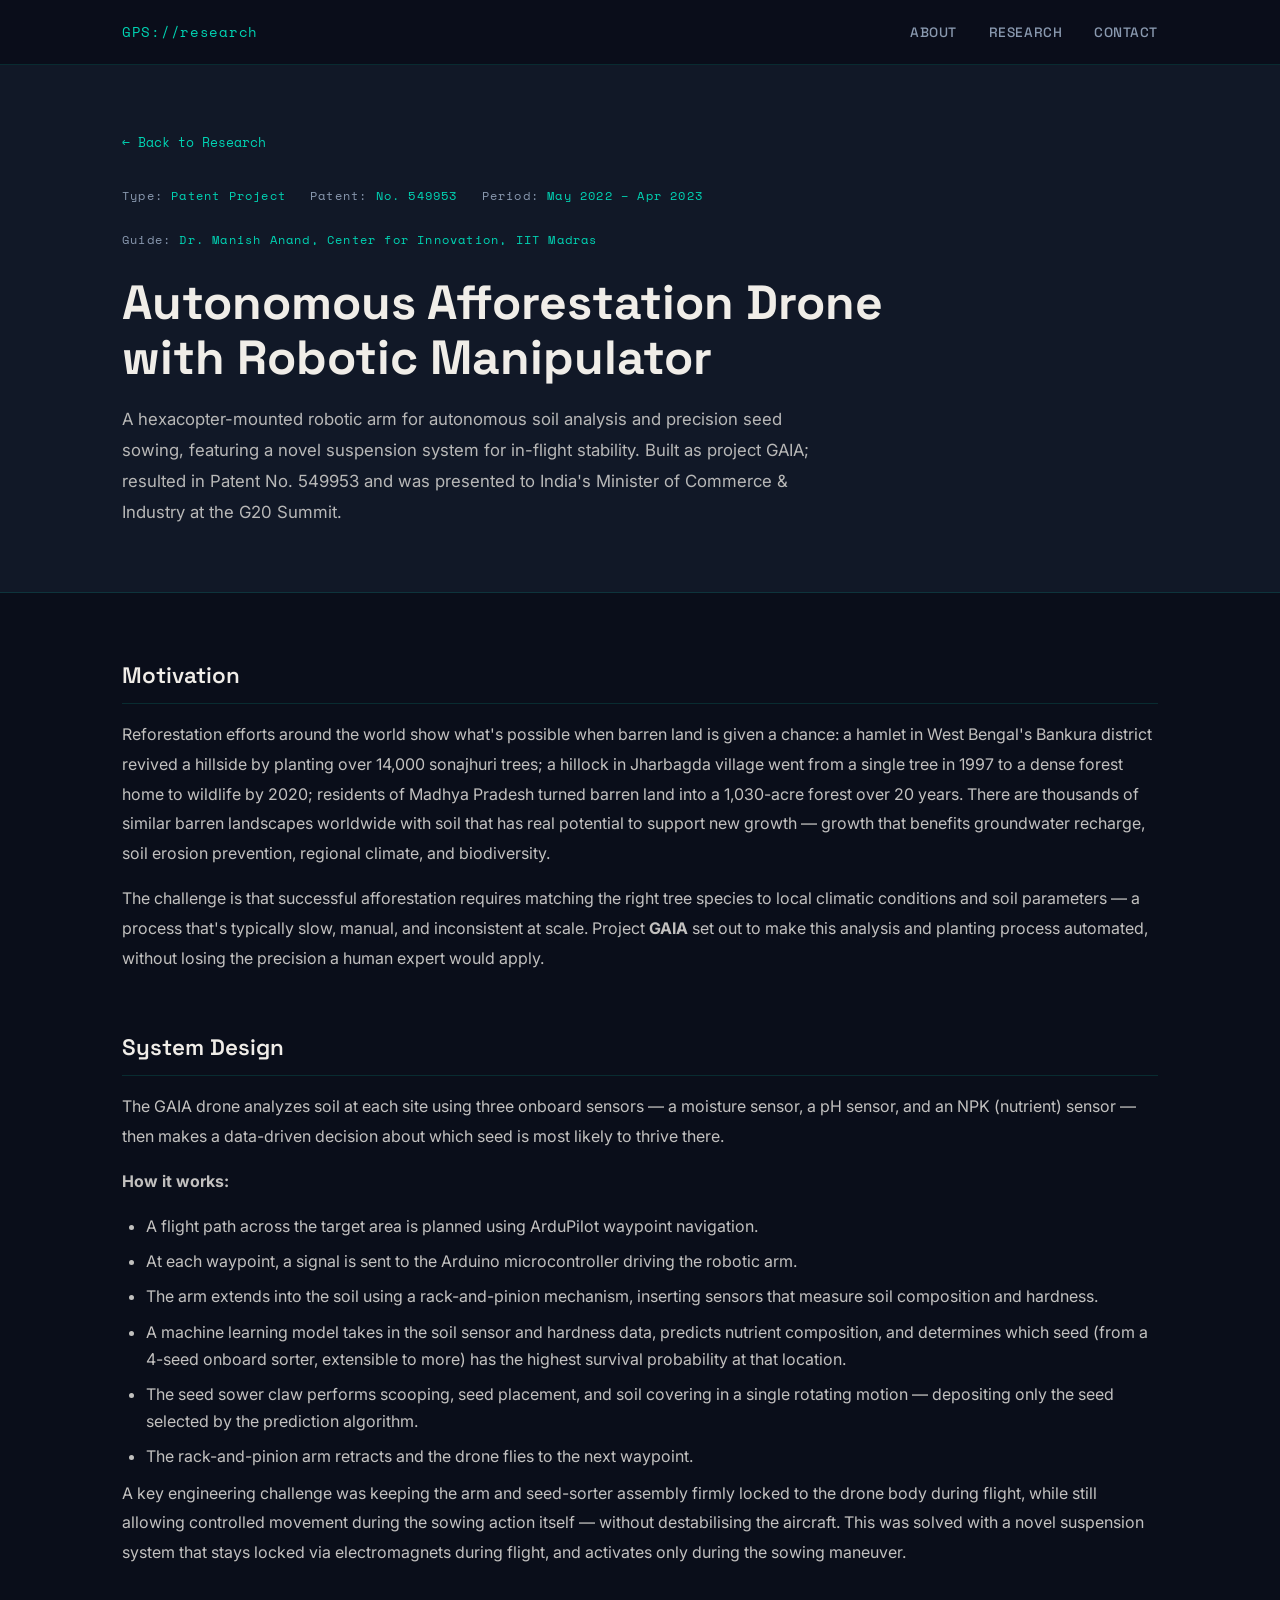
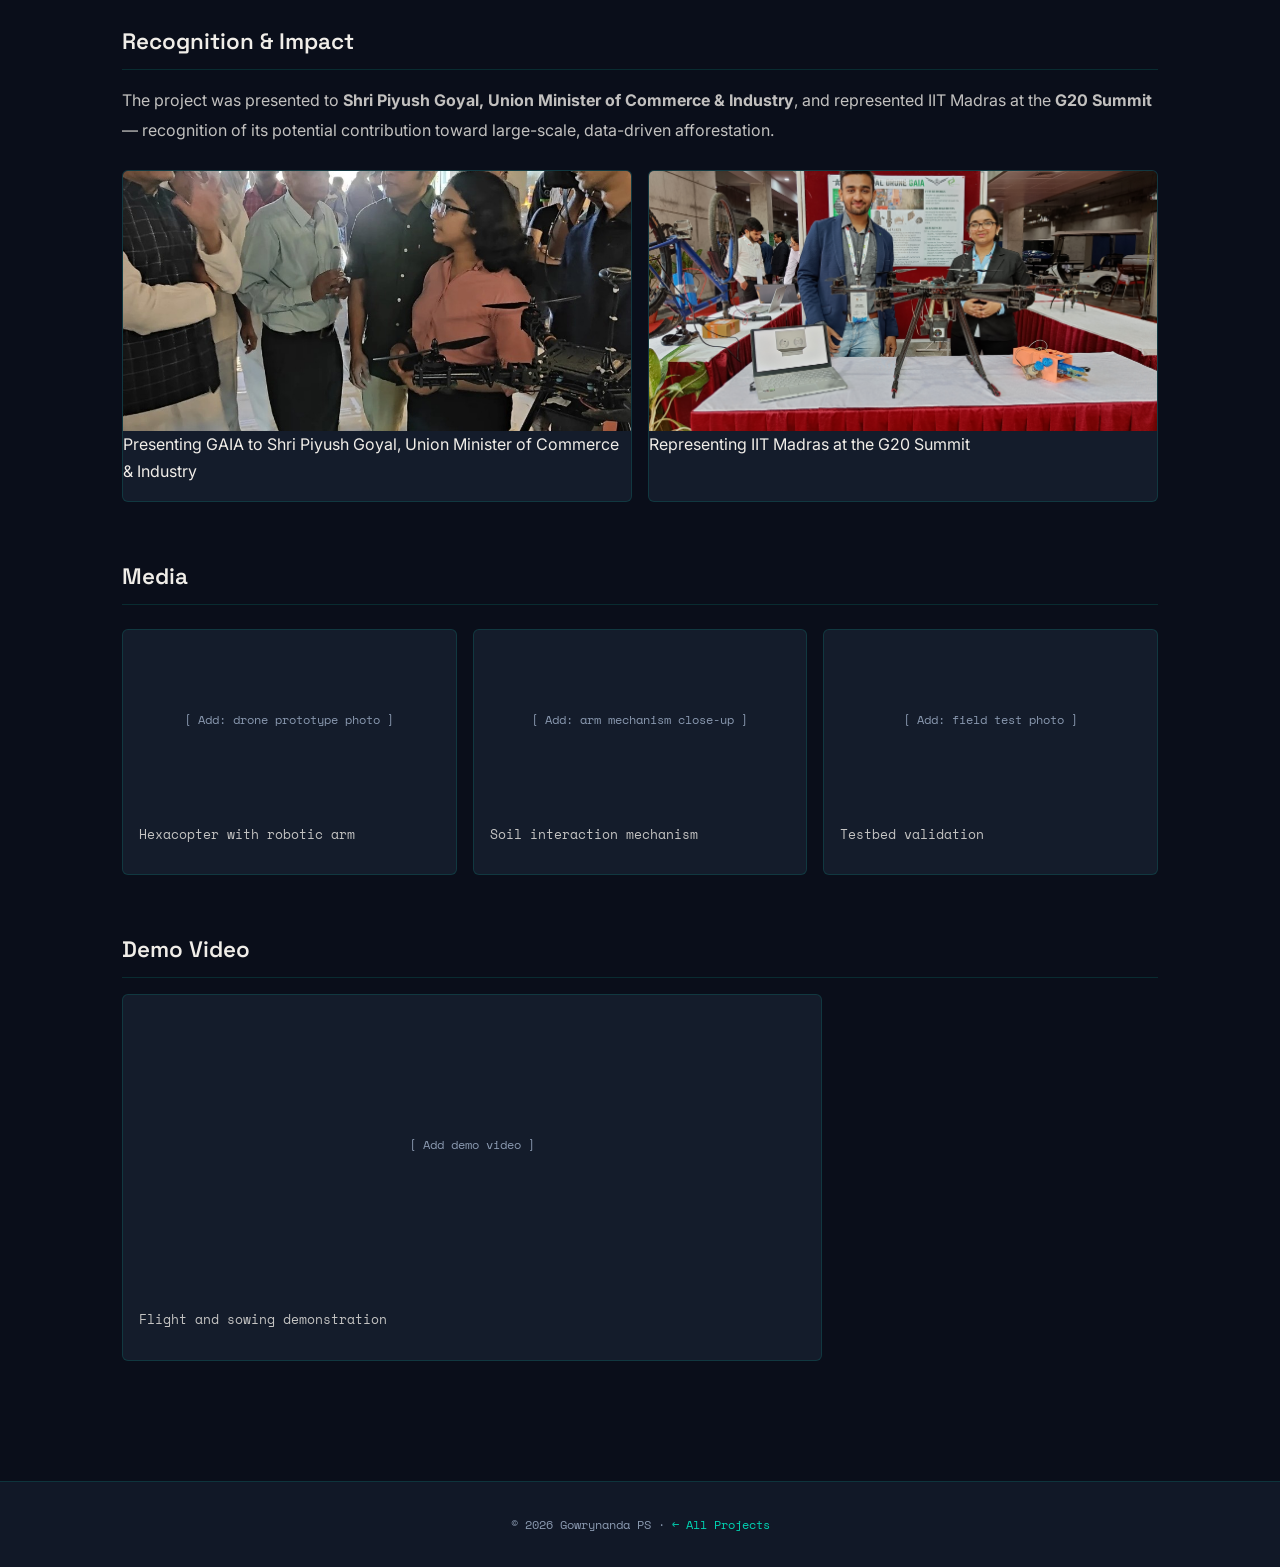
==== projects/afforestation-drone/index.html @ e31c3a1d "Update index.html" ====
<!DOCTYPE html>
<html lang="en">
<head>
  <meta charset="UTF-8" />
  <meta name="viewport" content="width=device-width, initial-scale=1.0" />
  <title>Afforestation Drone — Gowrynanda PS</title>
  <link rel="stylesheet" href="../../assets/css/style.css" />
</head>
<body>
<nav>
  <div class="nav-inner">
    <a href="../../" class="nav-logo">GPS://research</a>
    <ul class="nav-links">
      <li><a href="../../#about">About</a></li>
      <li><a href="../../#research">Research</a></li>
      <li><a href="../../#contact">Contact</a></li>
    </ul>
  </div>
</nav>
<div class="project-hero">
  <div class="container">
    <a href="../../#research" class="back-link">← Back to Research</a>
    <div class="project-meta">
      <span class="meta-item">Type: <span>Patent Project</span></span>
      <span class="meta-item">Patent: <span>No. 549953</span></span>
      <span class="meta-item">Period: <span>May 2022 – Apr 2023</span></span>
      <span class="meta-item">Guide: <span>Dr. Manish Anand, Center for Innovation, IIT Madras</span></span>
    </div>
    <h1 class="project-detail-title">Autonomous Afforestation Drone with Robotic Manipulator</h1>
    <p class="project-detail-intro">
      A hexacopter-mounted robotic arm for autonomous soil analysis and precision seed sowing,
      featuring a novel suspension system for in-flight stability. Built as project GAIA;
      resulted in Patent No. 549953 and was presented to India's Minister of Commerce &amp;
      Industry at the G20 Summit.
    </p>
  </div>
</div>
<div class="project-content">
  <div class="container">

    <div class="content-block">
      <h2>Motivation</h2>
      <p>
        Reforestation efforts around the world show what's possible when barren land is given a
        chance: a hamlet in West Bengal's Bankura district revived a hillside by planting over
        14,000 sonajhuri trees; a hillock in Jharbagda village went from a single tree in 1997 to
        a dense forest home to wildlife by 2020; residents of Madhya Pradesh turned barren land
        into a 1,030-acre forest over 20 years. There are thousands of similar barren landscapes
        worldwide with soil that has real potential to support new growth — growth that benefits
        groundwater recharge, soil erosion prevention, regional climate, and biodiversity.
      </p>
      <p>
        The challenge is that successful afforestation requires matching the right tree species to
        local climatic conditions and soil parameters — a process that's typically slow, manual,
        and inconsistent at scale. Project <strong>GAIA</strong> set out to make this analysis and
        planting process automated, without losing the precision a human expert would apply.
      </p>
    </div>

    <div class="content-block">
      <h2>System Design</h2>
      <p>
        The GAIA drone analyzes soil at each site using three onboard sensors — a moisture sensor,
        a pH sensor, and an NPK (nutrient) sensor — then makes a data-driven decision about which
        seed is most likely to thrive there.
      </p>
      <p><strong>How it works:</strong></p>
      <ul>
        <li>A flight path across the target area is planned using ArduPilot waypoint navigation.</li>
        <li>At each waypoint, a signal is sent to the Arduino microcontroller driving the robotic arm.</li>
        <li>The arm extends into the soil using a rack-and-pinion mechanism, inserting sensors that measure soil composition and hardness.</li>
        <li>A machine learning model takes in the soil sensor and hardness data, predicts nutrient composition, and determines which seed (from a 4-seed onboard sorter, extensible to more) has the highest survival probability at that location.</li>
        <li>The seed sower claw performs scooping, seed placement, and soil covering in a single rotating motion — depositing only the seed selected by the prediction algorithm.</li>
        <li>The rack-and-pinion arm retracts and the drone flies to the next waypoint.</li>
      </ul>
      <p>
        A key engineering challenge was keeping the arm and seed-sorter assembly firmly locked to
        the drone body during flight, while still allowing controlled movement during the sowing
        action itself — without destabilising the aircraft. This was solved with a novel suspension
        system that stays locked via electromagnets during flight, and activates only during the
        sowing maneuver.
      </p>
    </div>

    <div class="content-block">
      <h2>Recognition &amp; Impact</h2>
      <p>
        The project was presented to <strong>Shri Piyush Goyal, Union Minister of Commerce &amp;
        Industry</strong>, and represented IIT Madras at the <strong>G20 Summit</strong> —
        recognition of its potential contribution toward large-scale, data-driven afforestation.
      </p>
      <div class="media-grid">
        <div class="media-item">
          <img src="../../assets/images/Presentation GAIA minister.jpg" alt="Presenting GAIA to Piyush Goyal" loading="lazy" style="height: 260px; width: 100%; object-fit: cover; />
          <p class="media-caption">Presenting GAIA to Shri Piyush Goyal, Union Minister of Commerce &amp; Industry</p>
        </div>
        <div class="media-item">
          <img src="../../assets/images/G20 Summit.jpg" alt="GAIA at the G20 Summit" loading="lazy" style="height: 260px; width: 100%; object-fit: cover; />
          <p class="media-caption">Representing IIT Madras at the G20 Summit</p>
        </div>
      </div>
    </div>

    <div class="content-block">
      <h2>Media</h2>
      <div class="media-grid">
        <div class="media-item">
          <div class="media-placeholder">[ Add: drone prototype photo ]</div>
          <p class="media-caption">Hexacopter with robotic arm</p>
        </div>
        <div class="media-item">
          <div class="media-placeholder">[ Add: arm mechanism close-up ]</div>
          <p class="media-caption">Soil interaction mechanism</p>
        </div>
        <div class="media-item">
          <div class="media-placeholder">[ Add: field test photo ]</div>
          <p class="media-caption">Testbed validation</p>
        </div>
      </div>
    </div>

    <div class="content-block">
      <h2>Demo Video</h2>
      <div class="media-item" style="max-width:700px;">
        <div class="media-placeholder" style="height:300px;">[ Add demo video ]</div>
        <p class="media-caption">Flight and sowing demonstration</p>
      </div>
    </div>

  </div>
</div>
<footer>
  <p>© 2026 Gowrynanda PS · <a href="../../#research">← All Projects</a></p>
</footer>
</body>
</html>
---- assets/css/style.css ----
/* ============================================================
   GOWRYNANDA PS — Personal Academic Portfolio
   Design: Technical blueprint meets minimalist research aesthetic
   Palette: Deep navy + warm white + electric teal accent
   ============================================================ */

@import url('https://fonts.googleapis.com/css2?family=Space+Grotesk:wght@300;400;500;600;700&family=Space+Mono:wght@400;700&family=Inter:wght@300;400;500&display=swap');

/* ── Tokens ── */
:root {
  --navy:       #0a0e1a;
  --navy-mid:   #111827;
  --navy-light: #1e2a3a;
  --teal:       #00d4b4;
  --teal-dim:   #00a896;
  --warm-white: #f0ede8;
  --muted:      #8a99b0;
  --card-bg:    #141c2b;
  --border:     rgba(0, 212, 180, 0.15);

  --font-display: 'Space Grotesk', sans-serif;
  --font-mono:    'Space Mono', monospace;
  --font-body:    'Inter', sans-serif;
}

/* ── Reset ── */
*, *::before, *::after { box-sizing: border-box; margin: 0; padding: 0; }

html { scroll-behavior: smooth; }

body {
  background: var(--navy);
  color: var(--warm-white);
  font-family: var(--font-body);
  font-size: 16px;
  line-height: 1.7;
  -webkit-font-smoothing: antialiased;
}

a { color: var(--teal); text-decoration: none; transition: opacity 0.2s; }
a:hover { opacity: 0.8; }

img { max-width: 100%; display: block; }

/* ── Layout ── */
.container {
  max-width: 1100px;
  margin: 0 auto;
  padding: 0 2rem;
}

section { padding: 5rem 0; }

/* ── Nav ── */
nav {
  position: fixed;
  top: 0; left: 0; right: 0;
  z-index: 100;
  background: rgba(10, 14, 26, 0.92);
  backdrop-filter: blur(12px);
  border-bottom: 1px solid var(--border);
}

.nav-inner {
  max-width: 1100px;
  margin: 0 auto;
  padding: 0 2rem;
  height: 64px;
  display: flex;
  align-items: center;
  justify-content: space-between;
}

.nav-logo {
  font-family: var(--font-mono);
  font-size: 0.9rem;
  color: var(--teal);
  letter-spacing: 0.05em;
}

.nav-links {
  display: flex;
  gap: 2rem;
  list-style: none;
}

.nav-links a {
  font-family: var(--font-display);
  font-size: 0.85rem;
  font-weight: 500;
  color: var(--muted);
  letter-spacing: 0.04em;
  text-transform: uppercase;
  transition: color 0.2s;
}

.nav-links a:hover { color: var(--teal); opacity: 1; }

/* ── Hero ── */
#hero {
  min-height: 100vh;
  display: flex;
  align-items: center;
  padding-top: 64px;
  position: relative;
  overflow: hidden;
}

/* Blueprint grid background */
#hero::before {
  content: '';
  position: absolute;
  inset: 0;
  background-image:
    linear-gradient(rgba(0,212,180,0.04) 1px, transparent 1px),
    linear-gradient(90deg, rgba(0,212,180,0.04) 1px, transparent 1px);
  background-size: 40px 40px;
  pointer-events: none;
}

.hero-grid {
  display: grid;
  grid-template-columns: 1fr 340px;
  gap: 4rem;
  align-items: center;
  width: 100%;
}

.hero-eyebrow {
  font-family: var(--font-mono);
  font-size: 0.8rem;
  color: var(--teal);
  letter-spacing: 0.15em;
  text-transform: uppercase;
  margin-bottom: 1.2rem;
}

.hero-name {
  font-family: var(--font-display);
  font-size: clamp(2.8rem, 5vw, 4.2rem);
  font-weight: 700;
  line-height: 1.1;
  color: var(--warm-white);
  margin-bottom: 0.5rem;
}

.hero-name span {
  color: var(--teal);
}

.hero-title {
  font-family: var(--font-display);
  font-size: 1.15rem;
  font-weight: 400;
  color: var(--muted);
  margin-bottom: 1.8rem;
  line-height: 1.5;
}

.hero-bio {
  font-size: 1rem;
  color: rgba(240, 237, 232, 0.75);
  max-width: 540px;
  margin-bottom: 2.5rem;
  line-height: 1.8;
}

.hero-ctas {
  display: flex;
  gap: 1rem;
  flex-wrap: wrap;
}

.btn-primary {
  background: var(--teal);
  color: var(--navy);
  font-family: var(--font-display);
  font-weight: 600;
  font-size: 0.9rem;
  padding: 0.75rem 1.8rem;
  border-radius: 4px;
  transition: background 0.2s, transform 0.15s;
}
.btn-primary:hover { background: var(--teal-dim); opacity: 1; transform: translateY(-1px); }

.btn-outline {
  border: 1px solid var(--teal);
  color: var(--teal);
  font-family: var(--font-display);
  font-weight: 500;
  font-size: 0.9rem;
  padding: 0.75rem 1.8rem;
  border-radius: 4px;
  transition: background 0.2s, transform 0.15s;
}
.btn-outline:hover { background: rgba(0,212,180,0.08); opacity: 1; transform: translateY(-1px); }

/* Hero photo */
.hero-photo-wrap {
  position: relative;
}

.hero-photo-wrap::before {
  content: '';
  position: absolute;
  inset: -8px;
  border: 1px solid var(--teal);
  border-radius: 8px;
  opacity: 0.3;
  transform: translate(10px, 10px);
}

.hero-photo {
  width: 100%;
  aspect-ratio: 3/4;
  object-fit: cover;
  border-radius: 6px;
  filter: grayscale(20%);
}

/* Photo placeholder when no image uploaded yet */
.hero-photo-placeholder {
  width: 100%;
  aspect-ratio: 3/4;
  border-radius: 6px;
  background: var(--navy-light);
  border: 2px dashed var(--border);
  display: flex;
  flex-direction: column;
  align-items: center;
  justify-content: center;
  gap: 0.75rem;
  color: var(--muted);
  font-family: var(--font-mono);
  font-size: 0.8rem;
  text-align: center;
  padding: 2rem;
}

.hero-photo-placeholder svg {
  width: 48px; height: 48px;
  opacity: 0.4;
}

/* ── Section Headers ── */
.section-header {
  margin-bottom: 3.5rem;
}

.section-label {
  font-family: var(--font-mono);
  font-size: 0.75rem;
  color: var(--teal);
  letter-spacing: 0.2em;
  text-transform: uppercase;
  margin-bottom: 0.6rem;
}

.section-title {
  font-family: var(--font-display);
  font-size: clamp(1.8rem, 3vw, 2.4rem);
  font-weight: 700;
  color: var(--warm-white);
  line-height: 1.2;
}

.section-divider {
  width: 48px;
  height: 2px;
  background: var(--teal);
  margin-top: 1rem;
}

/* ── About / Stats ── */
#about { background: var(--navy-mid); }

.about-grid {
  display: grid;
  grid-template-columns: 1fr 1fr;
  gap: 4rem;
  align-items: start;
}

.about-text p {
  color: rgba(240,237,232,0.8);
  margin-bottom: 1.2rem;
  line-height: 1.85;
}

.stats-grid {
  display: grid;
  grid-template-columns: 1fr 1fr;
  gap: 1.5rem;
}

.stat-card {
  background: var(--card-bg);
  border: 1px solid var(--border);
  border-radius: 8px;
  padding: 1.5rem;
  text-align: center;
}

.stat-number {
  font-family: var(--font-display);
  font-size: 2rem;
  font-weight: 700;
  color: var(--teal);
  display: block;
}

.stat-label {
  font-size: 0.8rem;
  color: var(--muted);
  margin-top: 0.25rem;
  font-family: var(--font-mono);
  letter-spacing: 0.05em;
}

/* ── Skills ── */
#skills { background: var(--navy); }

.skills-grid {
  display: grid;
  grid-template-columns: repeat(auto-fit, minmax(280px, 1fr));
  gap: 1.5rem;
}

.skill-category {
  background: var(--card-bg);
  border: 1px solid var(--border);
  border-radius: 8px;
  padding: 1.8rem;
  transition: border-color 0.3s;
}

.skill-category:hover { border-color: rgba(0,212,180,0.4); }

.skill-category-title {
  font-family: var(--font-mono);
  font-size: 0.75rem;
  color: var(--teal);
  letter-spacing: 0.15em;
  text-transform: uppercase;
  margin-bottom: 1.2rem;
}

.skill-tags {
  display: flex;
  flex-wrap: wrap;
  gap: 0.5rem;
}

.skill-tag {
  background: rgba(0,212,180,0.08);
  border: 1px solid rgba(0,212,180,0.2);
  color: var(--warm-white);
  font-size: 0.82rem;
  padding: 0.3rem 0.8rem;
  border-radius: 3px;
  font-family: var(--font-display);
  font-weight: 500;
}

/* ── Education ── */
#education { background: var(--navy-mid); }

.edu-timeline { position: relative; }

.edu-timeline::before {
  content: '';
  position: absolute;
  left: 0;
  top: 0; bottom: 0;
  width: 1px;
  background: var(--border);
}

.edu-item {
  padding-left: 2.5rem;
  padding-bottom: 3rem;
  position: relative;
}

.edu-item::before {
  content: '';
  position: absolute;
  left: -4px;
  top: 6px;
  width: 9px; height: 9px;
  background: var(--teal);
  border-radius: 50%;
}

.edu-year {
  font-family: var(--font-mono);
  font-size: 0.78rem;
  color: var(--teal);
  letter-spacing: 0.1em;
  margin-bottom: 0.4rem;
}

.edu-school {
  font-family: var(--font-display);
  font-size: 1.1rem;
  font-weight: 600;
  color: var(--warm-white);
  margin-bottom: 0.25rem;
}

.edu-degree {
  font-size: 0.92rem;
  color: var(--muted);
  margin-bottom: 0.2rem;
}

.edu-grade {
  font-family: var(--font-mono);
  font-size: 0.82rem;
  color: var(--teal);
}

/* ── Research Projects ── */
#research { background: var(--navy); }

.projects-grid {
  display: grid;
  grid-template-columns: repeat(auto-fit, minmax(320px, 1fr));
  gap: 1.8rem;
}

.project-card {
  background: var(--card-bg);
  border: 1px solid var(--border);
  border-radius: 10px;
  overflow: hidden;
  transition: transform 0.25s, border-color 0.25s, box-shadow 0.25s;
  cursor: pointer;
  display: block;
  color: inherit;
}

.project-card:hover {
  transform: translateY(-6px);
  border-color: rgba(0,212,180,0.5);
  box-shadow: 0 16px 40px rgba(0,0,0,0.4);
  opacity: 1;
}

.project-img {
  width: 100%;
  height: 200px;
  object-fit: cover;
  background: var(--navy-light);
}

.project-img-placeholder {
  width: 100%;
  height: 200px;
  background: linear-gradient(135deg, var(--navy-light), var(--navy-mid));
  display: flex;
  align-items: center;
  justify-content: center;
  color: var(--muted);
  font-family: var(--font-mono);
  font-size: 0.75rem;
  letter-spacing: 0.1em;
  border-bottom: 1px solid var(--border);
}

.project-body { padding: 1.6rem; }

.project-tag {
  font-family: var(--font-mono);
  font-size: 0.7rem;
  color: var(--teal);
  letter-spacing: 0.12em;
  text-transform: uppercase;
  margin-bottom: 0.6rem;
}

.project-title {
  font-family: var(--font-display);
  font-size: 1.05rem;
  font-weight: 600;
  color: var(--warm-white);
  margin-bottom: 0.7rem;
  line-height: 1.4;
}

.project-desc {
  font-size: 0.88rem;
  color: var(--muted);
  line-height: 1.7;
  margin-bottom: 1.2rem;
}

.project-arrow {
  font-family: var(--font-mono);
  font-size: 0.8rem;
  color: var(--teal);
  display: flex;
  align-items: center;
  gap: 0.5rem;
}

/* ── Achievements ── */
#achievements { background: var(--navy-mid); }

.achievements-list {
  display: grid;
  grid-template-columns: repeat(auto-fit, minmax(300px, 1fr));
  gap: 1rem;
}

.achievement-item {
  display: flex;
  gap: 1rem;
  align-items: flex-start;
  padding: 1.2rem 1.5rem;
  background: var(--card-bg);
  border: 1px solid var(--border);
  border-radius: 6px;
}

.achievement-dot {
  width: 6px;
  height: 6px;
  background: var(--teal);
  border-radius: 50%;
  margin-top: 0.55rem;
  flex-shrink: 0;
}

.achievement-text {
  font-size: 0.9rem;
  color: rgba(240,237,232,0.8);
  line-height: 1.6;
}

/* ── Contact ── */
#contact { background: var(--navy); text-align: center; }

.contact-links {
  display: flex;
  justify-content: center;
  gap: 1.5rem;
  flex-wrap: wrap;
  margin-top: 2rem;
}

.contact-chip {
  display: flex;
  align-items: center;
  gap: 0.6rem;
  background: var(--card-bg);
  border: 1px solid var(--border);
  padding: 0.8rem 1.4rem;
  border-radius: 6px;
  font-family: var(--font-display);
  font-size: 0.9rem;
  color: var(--warm-white);
  transition: border-color 0.2s, transform 0.2s;
}

.contact-chip:hover { border-color: var(--teal); transform: translateY(-2px); opacity: 1; }

/* ── Footer ── */
footer {
  background: var(--navy-mid);
  border-top: 1px solid var(--border);
  padding: 2rem;
  text-align: center;
  font-family: var(--font-mono);
  font-size: 0.78rem;
  color: var(--muted);
}

/* ── Project Detail Page ── */
.project-hero {
  padding: 8rem 0 4rem;
  background: var(--navy-mid);
  border-bottom: 1px solid var(--border);
}

.back-link {
  font-family: var(--font-mono);
  font-size: 0.8rem;
  color: var(--teal);
  display: inline-flex;
  align-items: center;
  gap: 0.4rem;
  margin-bottom: 2rem;
}

.project-meta {
  display: flex;
  gap: 1.5rem;
  flex-wrap: wrap;
  margin-bottom: 1.5rem;
}

.meta-item {
  font-family: var(--font-mono);
  font-size: 0.75rem;
  color: var(--muted);
  letter-spacing: 0.1em;
}

.meta-item span {
  color: var(--teal);
}

.project-detail-title {
  font-family: var(--font-display);
  font-size: clamp(2rem, 4vw, 3rem);
  font-weight: 700;
  color: var(--warm-white);
  line-height: 1.15;
  margin-bottom: 1.2rem;
  max-width: 800px;
}

.project-detail-intro {
  font-size: 1.05rem;
  color: rgba(240,237,232,0.75);
  max-width: 700px;
  line-height: 1.85;
}

.project-content { padding: 4rem 0; }

.content-block { margin-bottom: 3.5rem; }

.content-block h2 {
  font-family: var(--font-display);
  font-size: 1.4rem;
  font-weight: 600;
  color: var(--warm-white);
  margin-bottom: 1rem;
  padding-bottom: 0.5rem;
  border-bottom: 1px solid var(--border);
}

.content-block p {
  color: rgba(240,237,232,0.8);
  margin-bottom: 1rem;
  line-height: 1.85;
}

.content-block ul {
  padding-left: 1.5rem;
  color: rgba(240,237,232,0.8);
}
.content-block ul li {
  margin-bottom: 0.5rem;
  line-height: 1.7;
}

/* Media gallery */
.media-grid {
  display: grid;
  grid-template-columns: repeat(auto-fit, minmax(280px, 1fr));
  gap: 1rem;
  margin-top: 1.5rem;
}

.media-item {
  border-radius: 6px;
  overflow: hidden;
  border: 1px solid var(--border);
  background: var(--card-bg);
}

.media-item img {
  width: 100%;
  object-fit: cover;
}

.media-placeholder {
  height: 180px;
  display: flex;
  align-items: center;
  justify-content: center;
  color: var(--muted);
  font-family: var(--font-mono);
  font-size: 0.75rem;
}

.media-caption {
  padding: 0.75rem 1rem;
  font-size: 0.82rem;
  color: var(--muted);
  font-family: var(--font-mono);
}

/* Video embed */
.video-wrap {
  position: relative;
  padding-bottom: 56.25%;
  border-radius: 8px;
  overflow: hidden;
  border: 1px solid var(--border);
  background: var(--card-bg);
  margin-top: 1.5rem;
}
.video-wrap iframe {
  position: absolute;
  inset: 0;
  width: 100%; height: 100%;
}

/* ── Hamburger (mobile) ── */
.hamburger {
  display: none;
  flex-direction: column;
  gap: 5px;
  cursor: pointer;
  padding: 0.5rem;
}
.hamburger span {
  display: block;
  width: 22px; height: 2px;
  background: var(--warm-white);
  transition: 0.3s;
}

/* ── Responsive ── */
@media (max-width: 768px) {
  .hero-grid { grid-template-columns: 1fr; }
  .hero-photo-wrap { display: none; }
  .about-grid { grid-template-columns: 1fr; }
  .hamburger { display: flex; }
  .nav-links {
    display: none;
    position: absolute;
    top: 64px; left: 0; right: 0;
    background: var(--navy-mid);
    flex-direction: column;
    padding: 1.5rem 2rem;
    border-bottom: 1px solid var(--border);
    gap: 1.5rem;
  }
  .nav-links.open { display: flex; }
  .stats-grid { grid-template-columns: 1fr 1fr; }
}
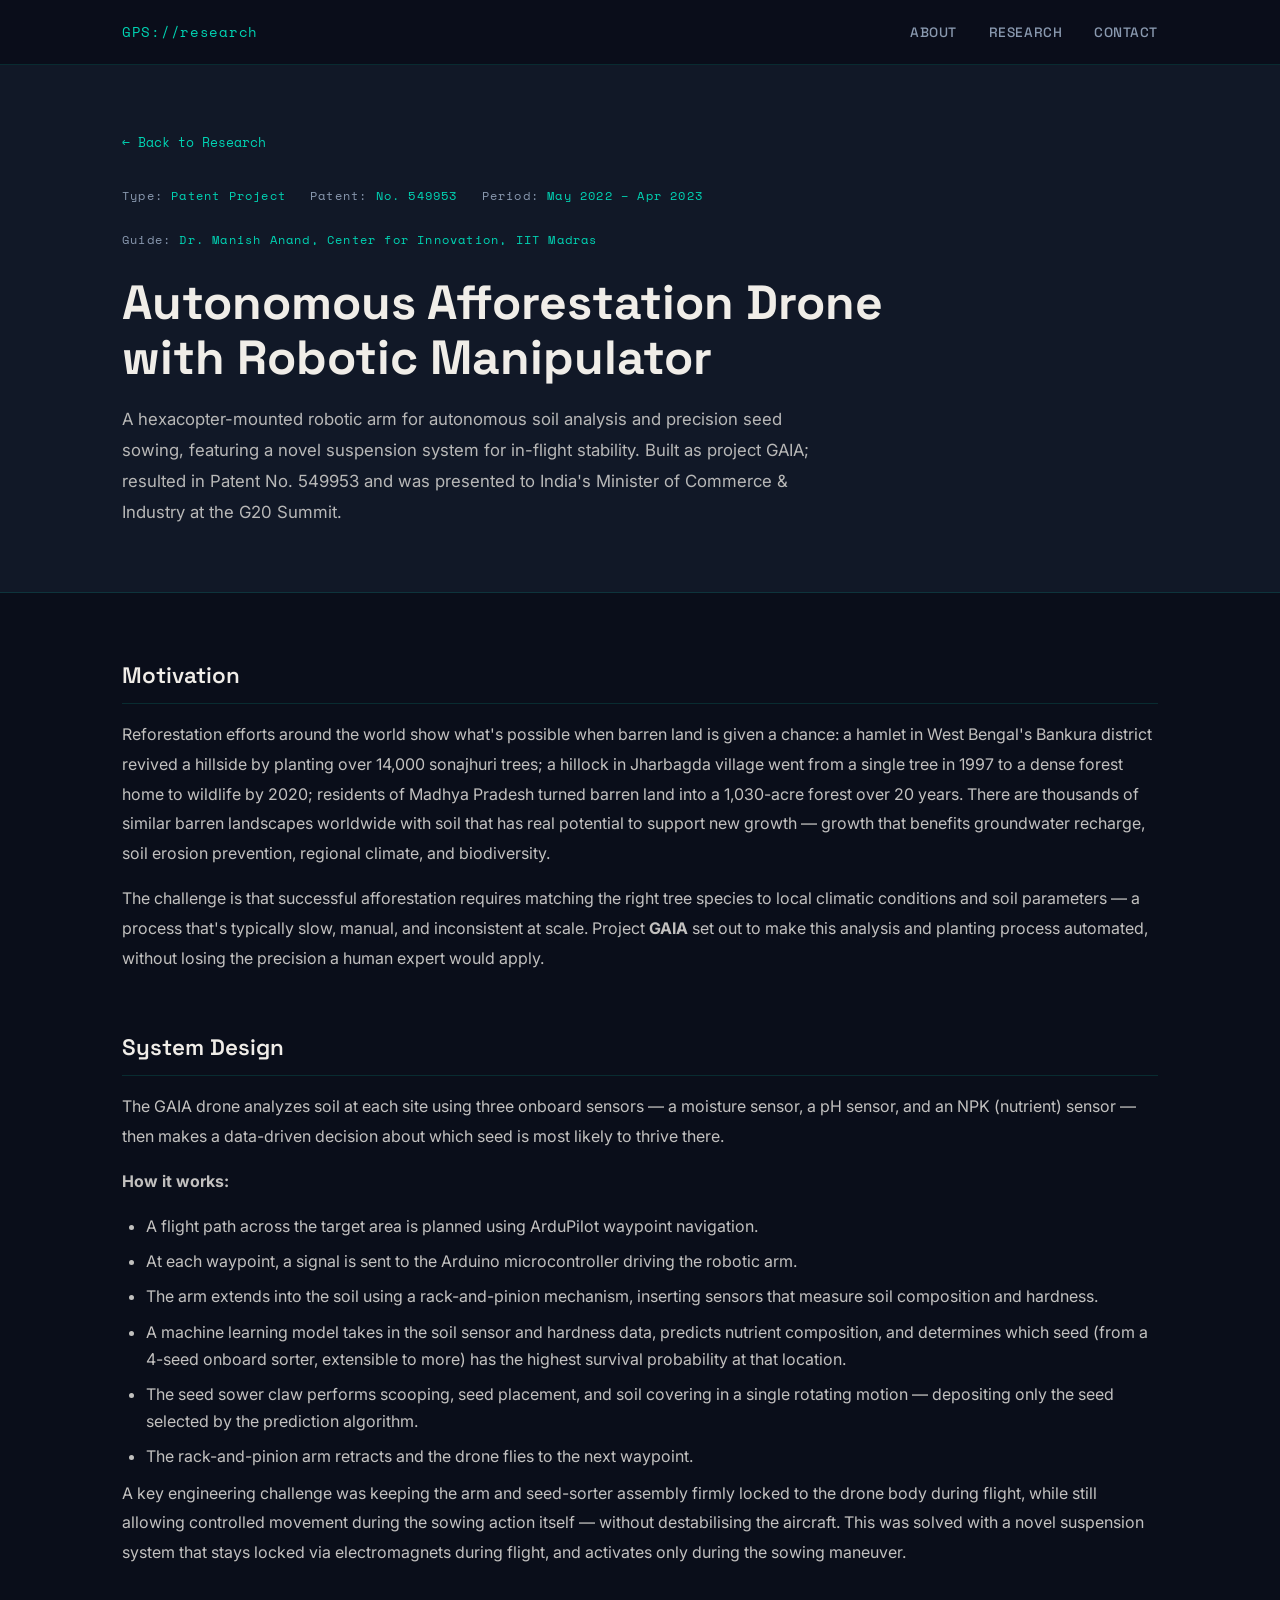
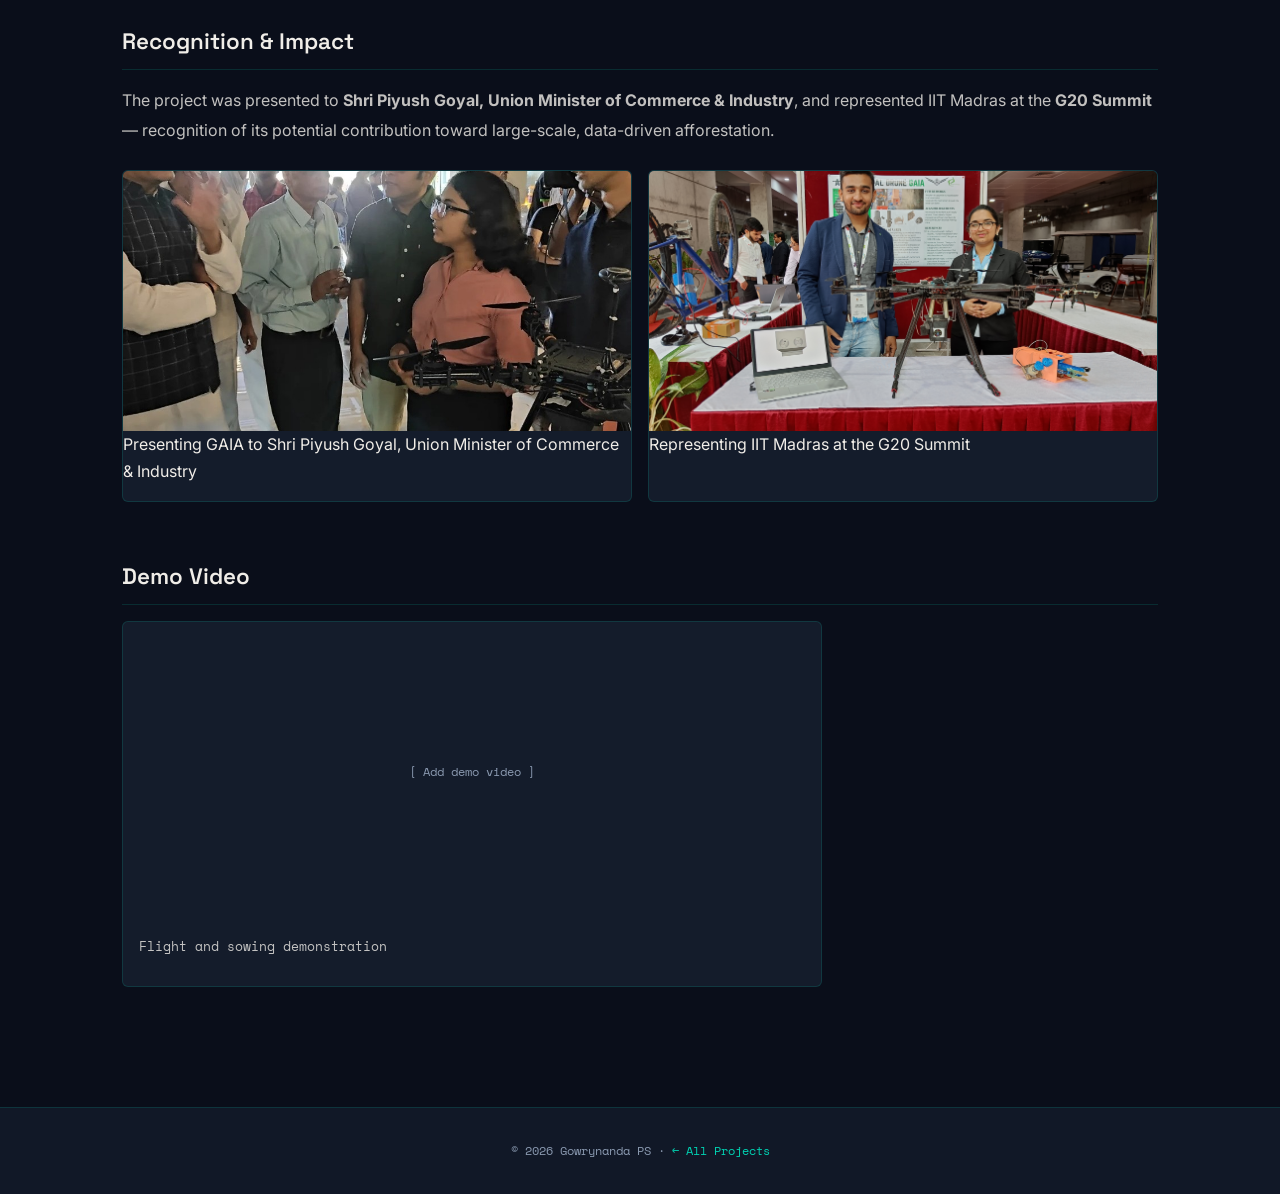
==== commit c9566e1b: "Update index.html" ====
--- a/projects/afforestation-drone/index.html
+++ b/projects/afforestation-drone/index.html
@@ -101,24 +101,7 @@
       </div>
     </div>
 
-    <div class="content-block">
-      <h2>Media</h2>
-      <div class="media-grid">
-        <div class="media-item">
-          <div class="media-placeholder">[ Add: drone prototype photo ]</div>
-          <p class="media-caption">Hexacopter with robotic arm</p>
-        </div>
-        <div class="media-item">
-          <div class="media-placeholder">[ Add: arm mechanism close-up ]</div>
-          <p class="media-caption">Soil interaction mechanism</p>
-        </div>
-        <div class="media-item">
-          <div class="media-placeholder">[ Add: field test photo ]</div>
-          <p class="media-caption">Testbed validation</p>
-        </div>
-      </div>
-    </div>
-
+  
     <div class="content-block">
       <h2>Demo Video</h2>
       <div class="media-item" style="max-width:700px;">
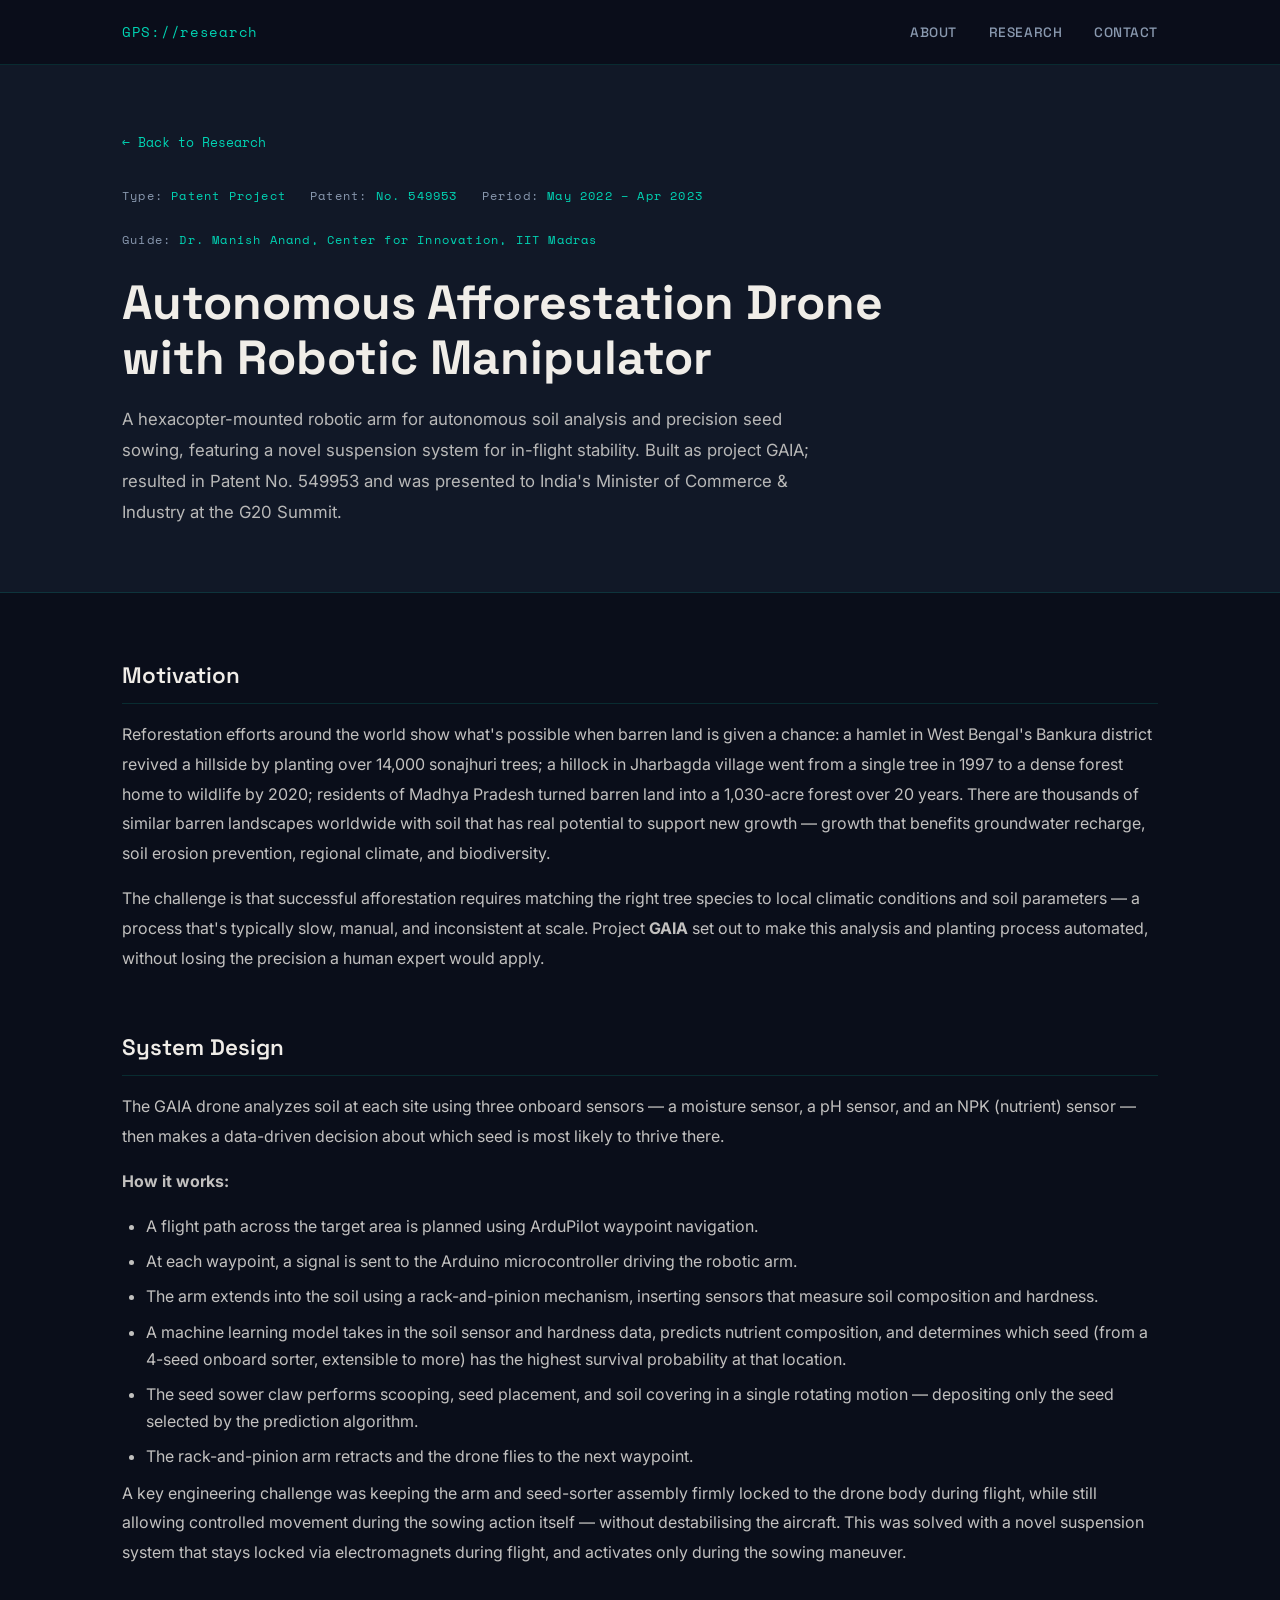
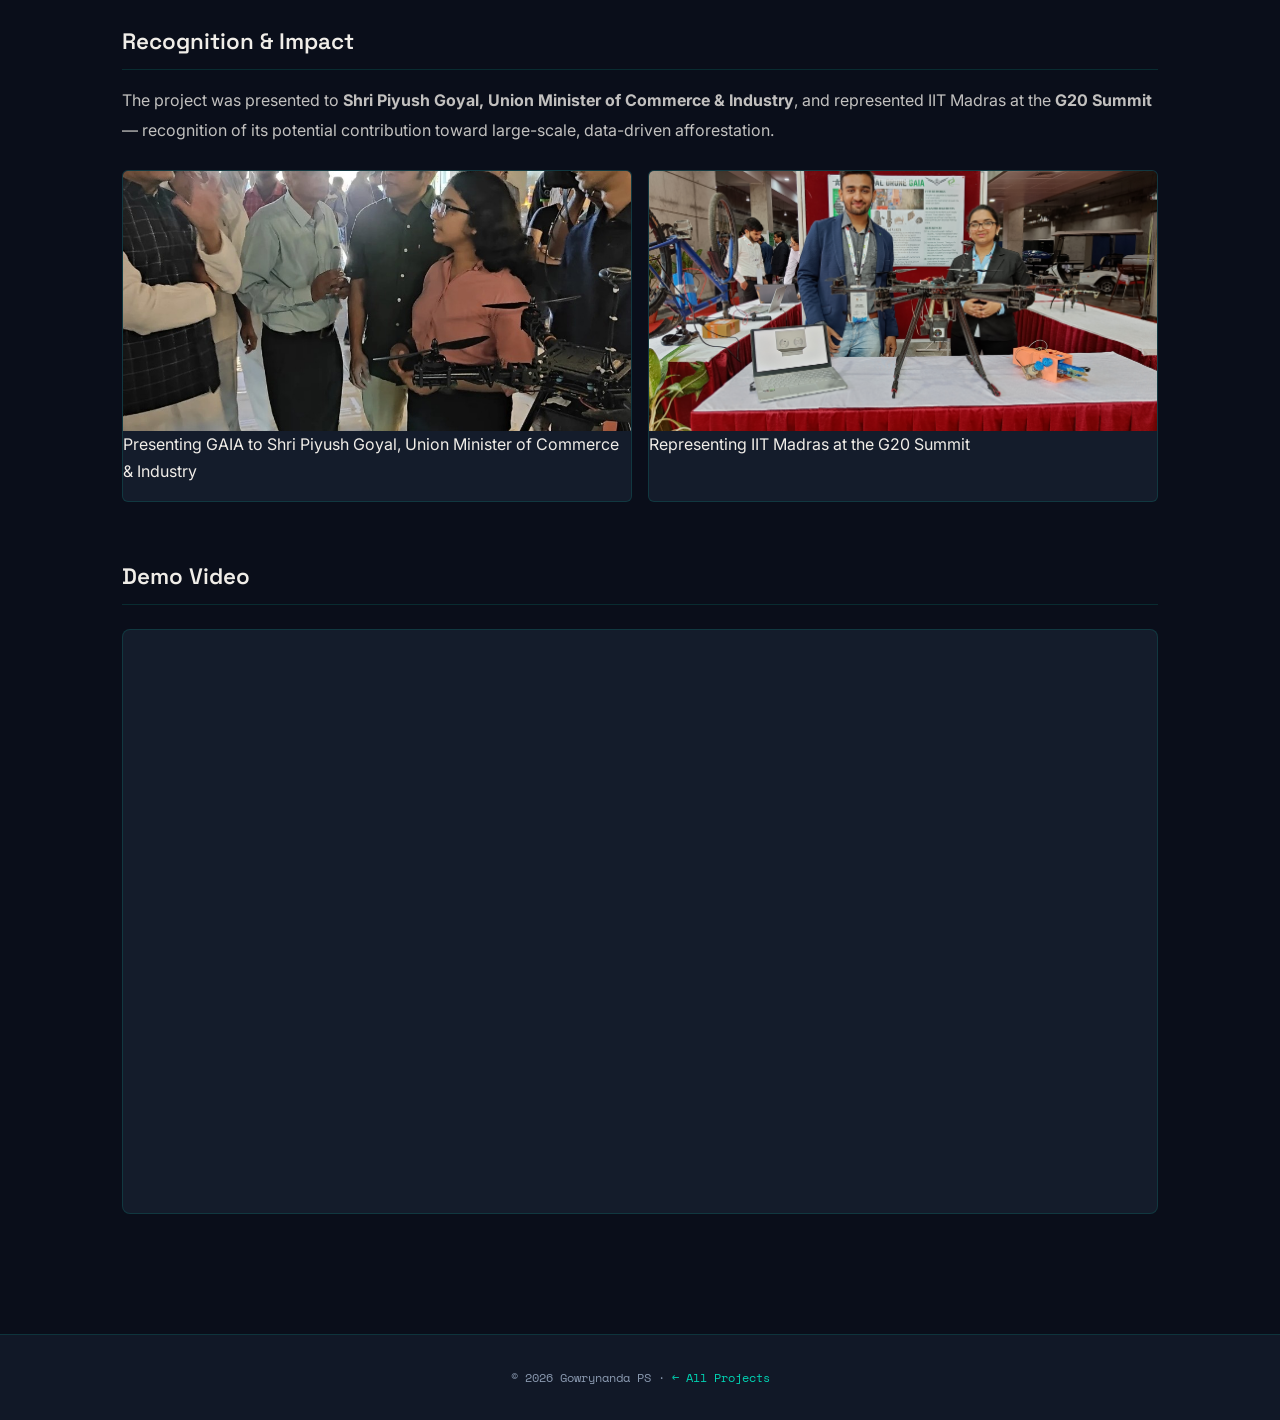
==== commit 599ffe21: "Update index.html Added video" ====
--- a/projects/afforestation-drone/index.html
+++ b/projects/afforestation-drone/index.html
@@ -100,13 +100,10 @@
         </div>
       </div>
     </div>
-
-  
     <div class="content-block">
       <h2>Demo Video</h2>
-      <div class="media-item" style="max-width:700px;">
-        <div class="media-placeholder" style="height:300px;">[ Add demo video ]</div>
-        <p class="media-caption">Flight and sowing demonstration</p>
+      <div class="video-wrap">
+        <iframe src="https://www.youtube.com/embed/fe-jZarEel4" frameborder="0" allowfullscreen></iframe>
       </div>
     </div>
 
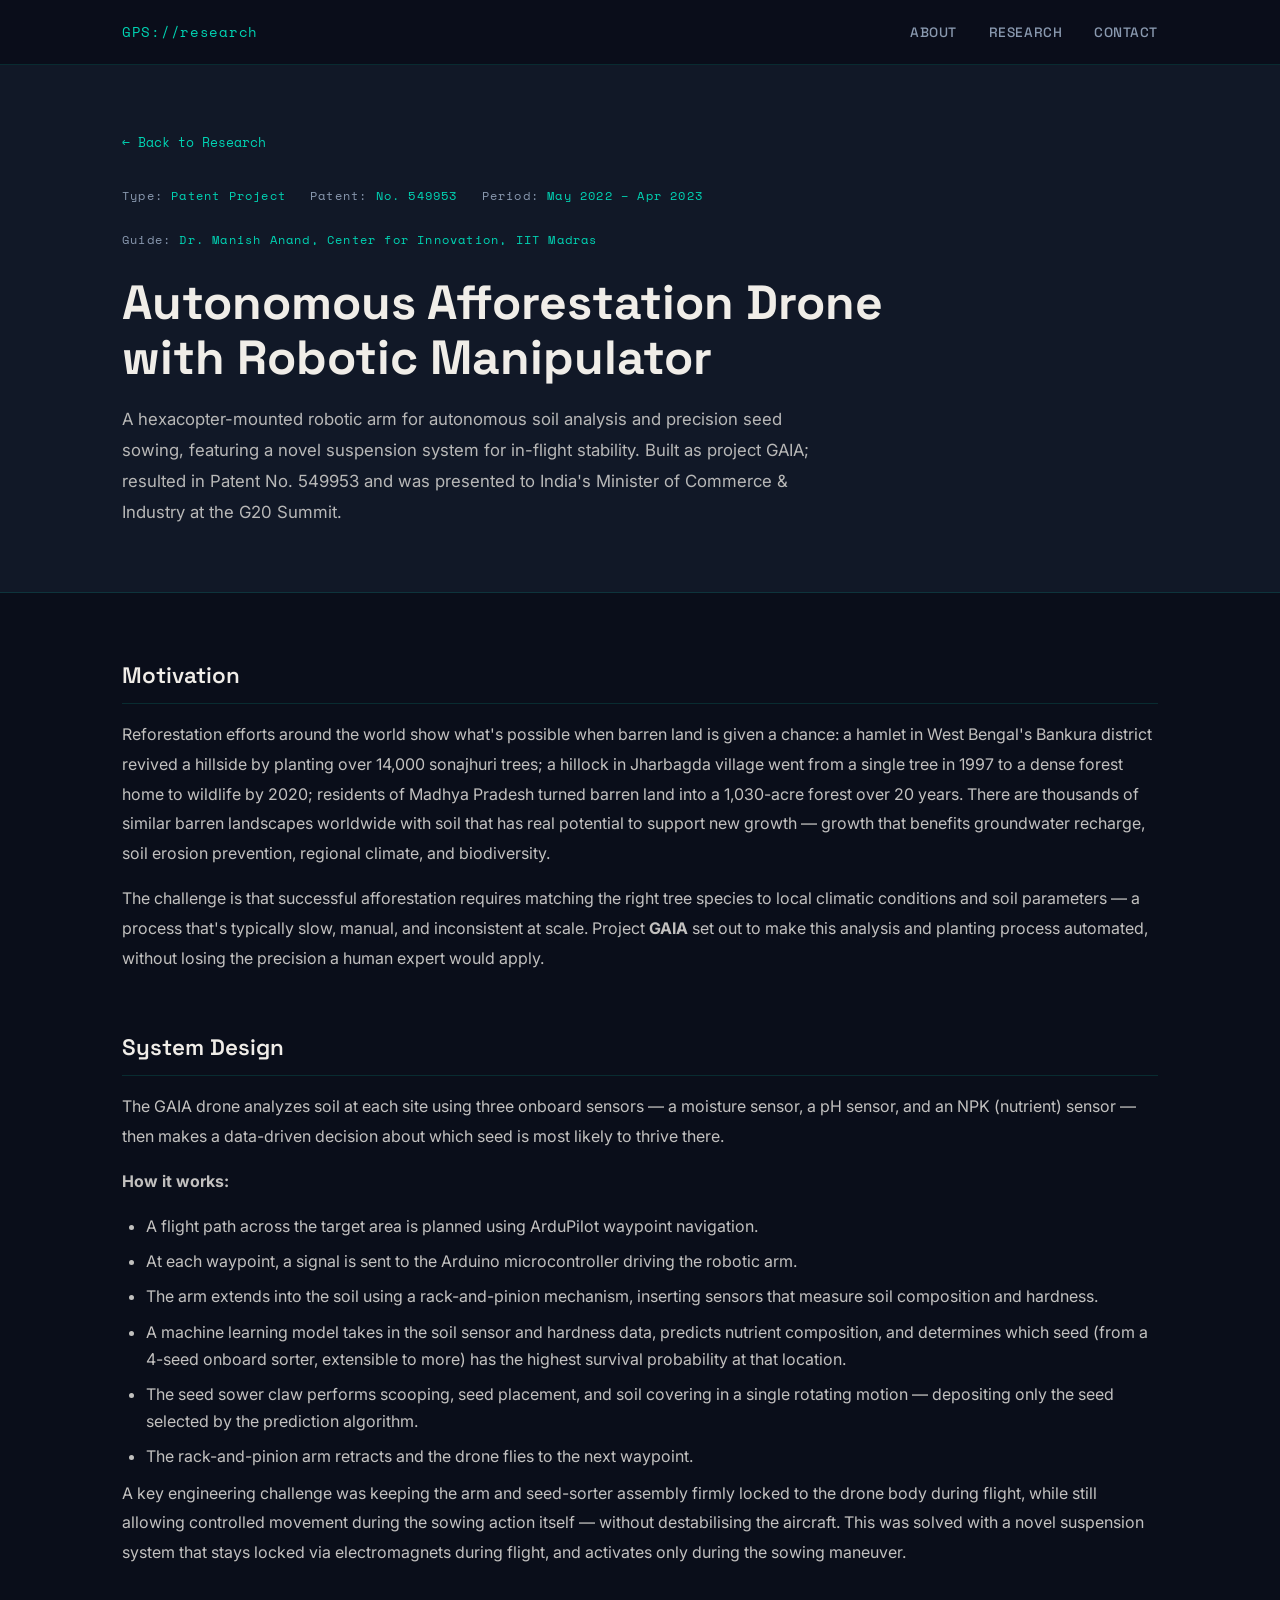
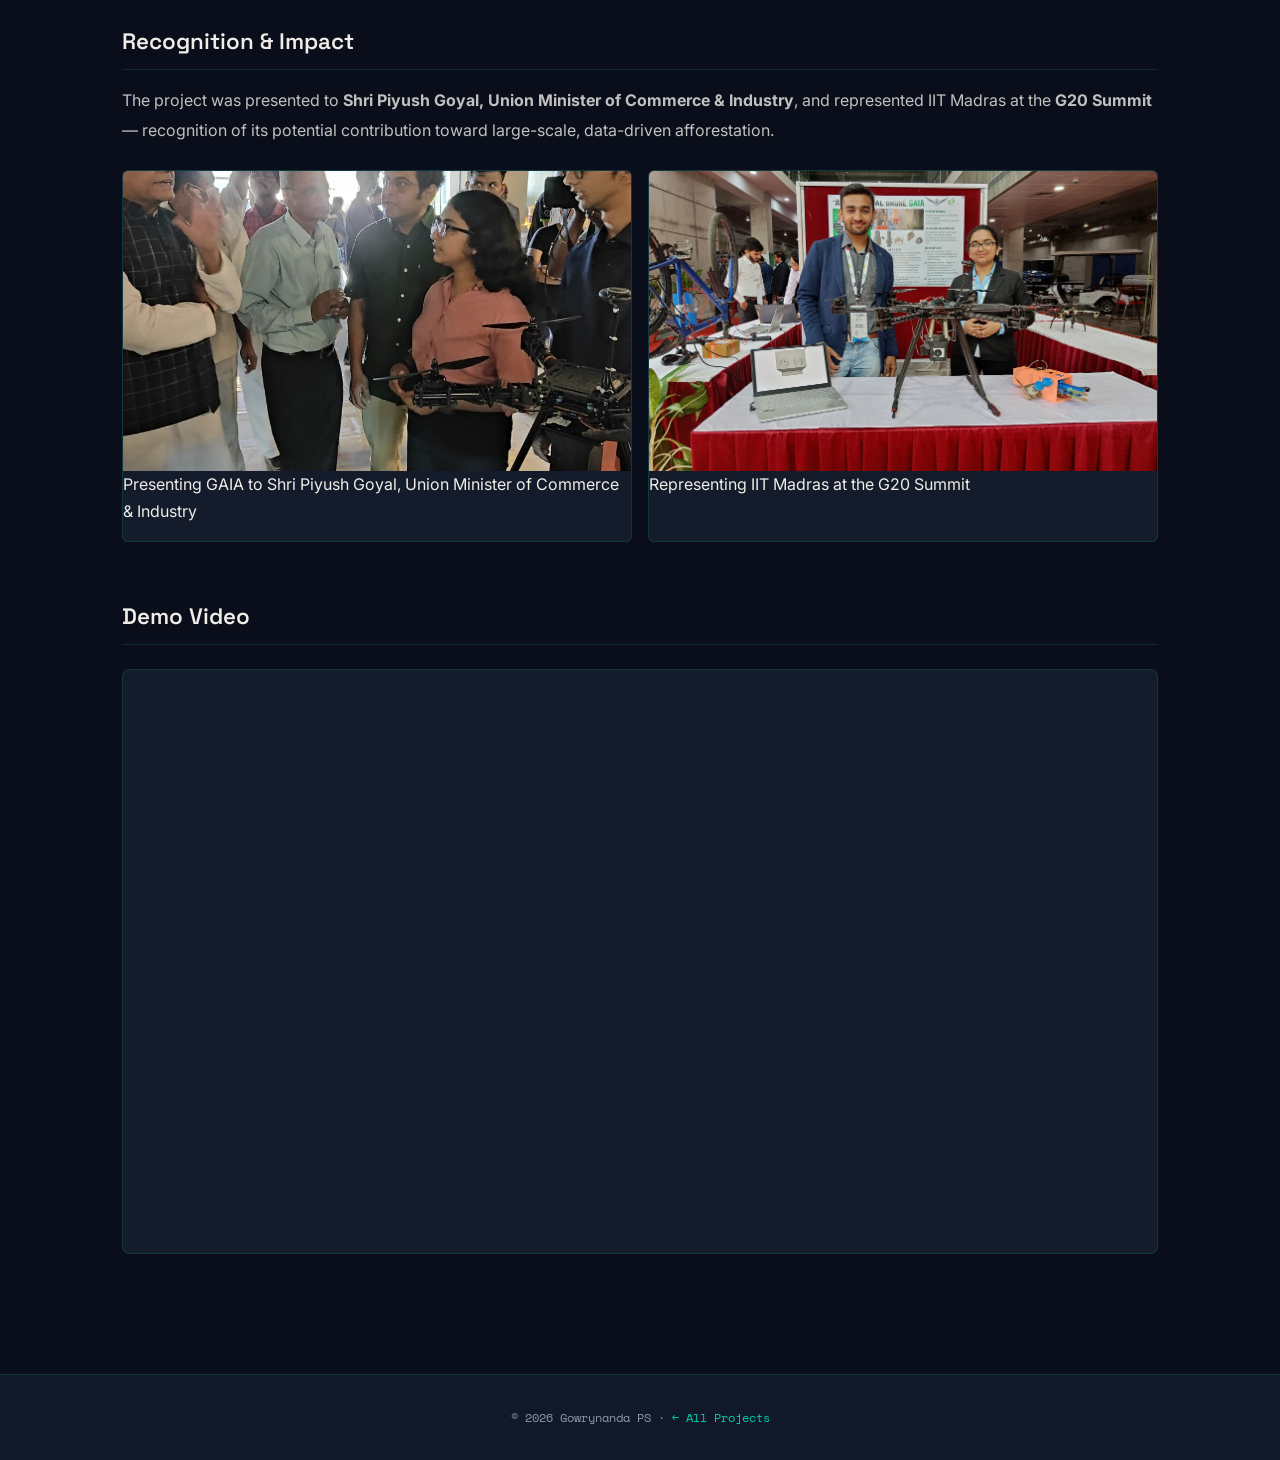
==== commit 83e5e932: "Update index.html" ====
--- a/projects/afforestation-drone/index.html
+++ b/projects/afforestation-drone/index.html
@@ -91,11 +91,11 @@
       </p>
       <div class="media-grid">
         <div class="media-item">
-          <img src="../../assets/images/Presentation GAIA minister.jpg" alt="Presenting GAIA to Piyush Goyal" loading="lazy" style="height: 260px; width: 100%; object-fit: cover; />
+          <img src="../../assets/images/Presentation GAIA minister.jpg" alt="Presenting GAIA to Piyush Goyal" loading="lazy" style="height: 300px; width: 100%; object-fit: cover; />
           <p class="media-caption">Presenting GAIA to Shri Piyush Goyal, Union Minister of Commerce &amp; Industry</p>
         </div>
         <div class="media-item">
-          <img src="../../assets/images/G20 Summit.jpg" alt="GAIA at the G20 Summit" loading="lazy" style="height: 260px; width: 100%; object-fit: cover; />
+          <img src="../../assets/images/G20 Summit.jpg" alt="GAIA at the G20 Summit" loading="lazy" style="height: 300px; width: 100%; object-fit: cover; />
           <p class="media-caption">Representing IIT Madras at the G20 Summit</p>
         </div>
       </div>
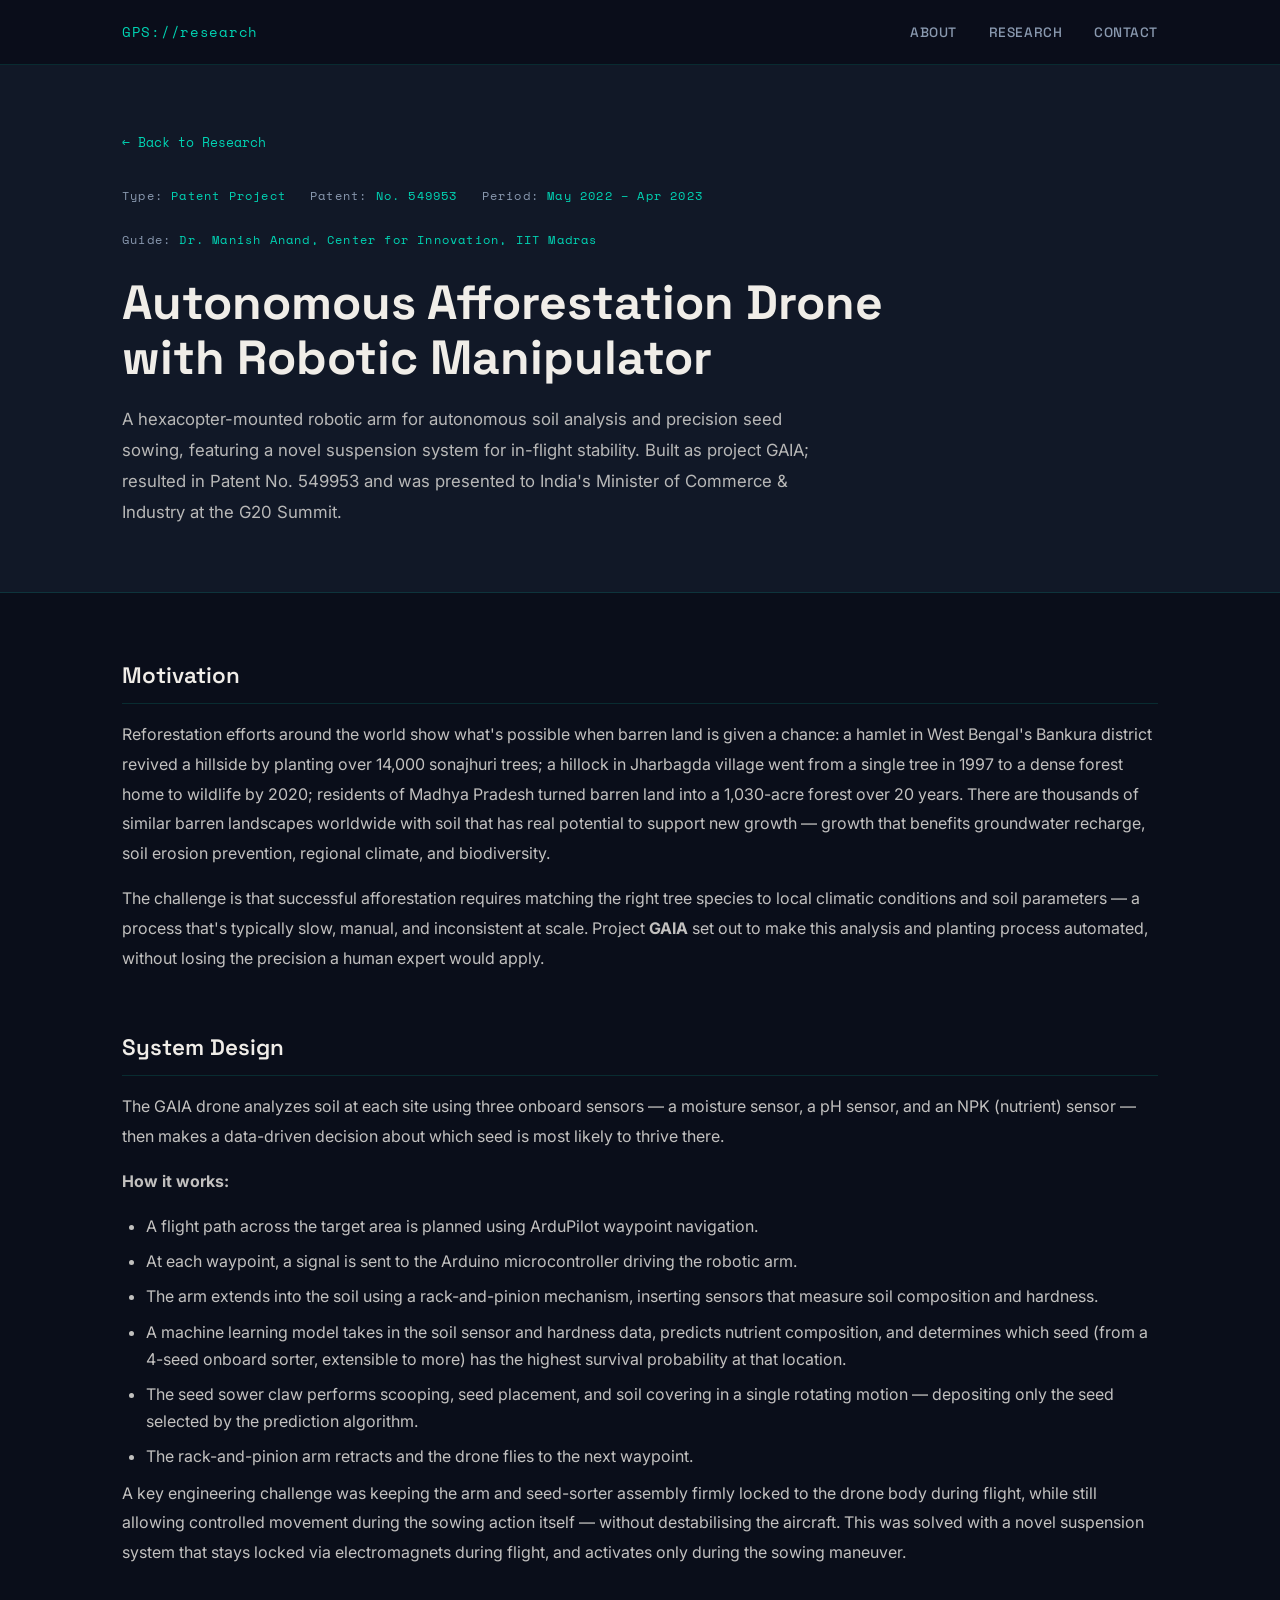
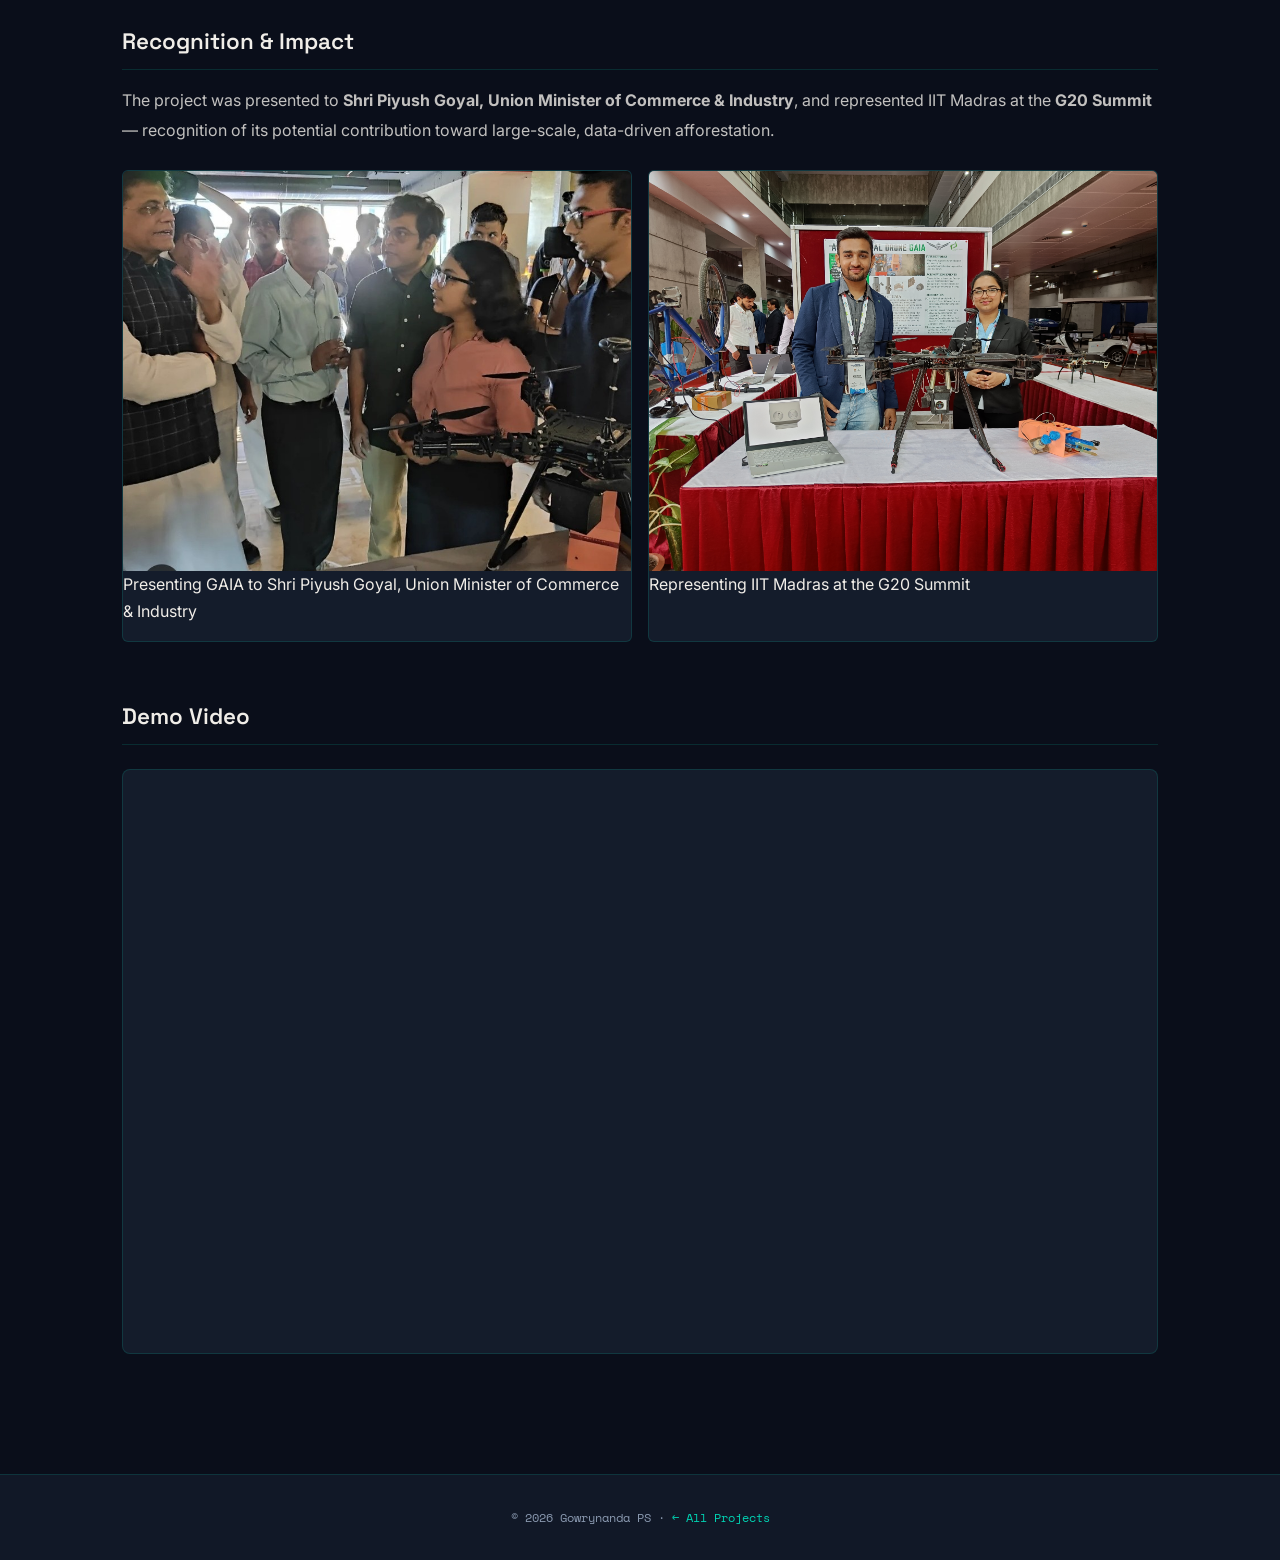
==== commit 6db0481f: "Update index.html" ====
--- a/projects/afforestation-drone/index.html
+++ b/projects/afforestation-drone/index.html
@@ -91,11 +91,11 @@
       </p>
       <div class="media-grid">
         <div class="media-item">
-          <img src="../../assets/images/Presentation GAIA minister.jpg" alt="Presenting GAIA to Piyush Goyal" loading="lazy" style="height: 300px; width: 100%; object-fit: cover; />
+          <img src="../../assets/images/Presentation GAIA minister.jpg" alt="Presenting GAIA to Piyush Goyal" loading="lazy" style="height: 400px; width: 100%; object-fit: cover; />
           <p class="media-caption">Presenting GAIA to Shri Piyush Goyal, Union Minister of Commerce &amp; Industry</p>
         </div>
         <div class="media-item">
-          <img src="../../assets/images/G20 Summit.jpg" alt="GAIA at the G20 Summit" loading="lazy" style="height: 300px; width: 100%; object-fit: cover; />
+          <img src="../../assets/images/G20 Summit.jpg" alt="GAIA at the G20 Summit" loading="lazy" style="height: 400px; width: 100%; object-fit: cover; />
           <p class="media-caption">Representing IIT Madras at the G20 Summit</p>
         </div>
       </div>
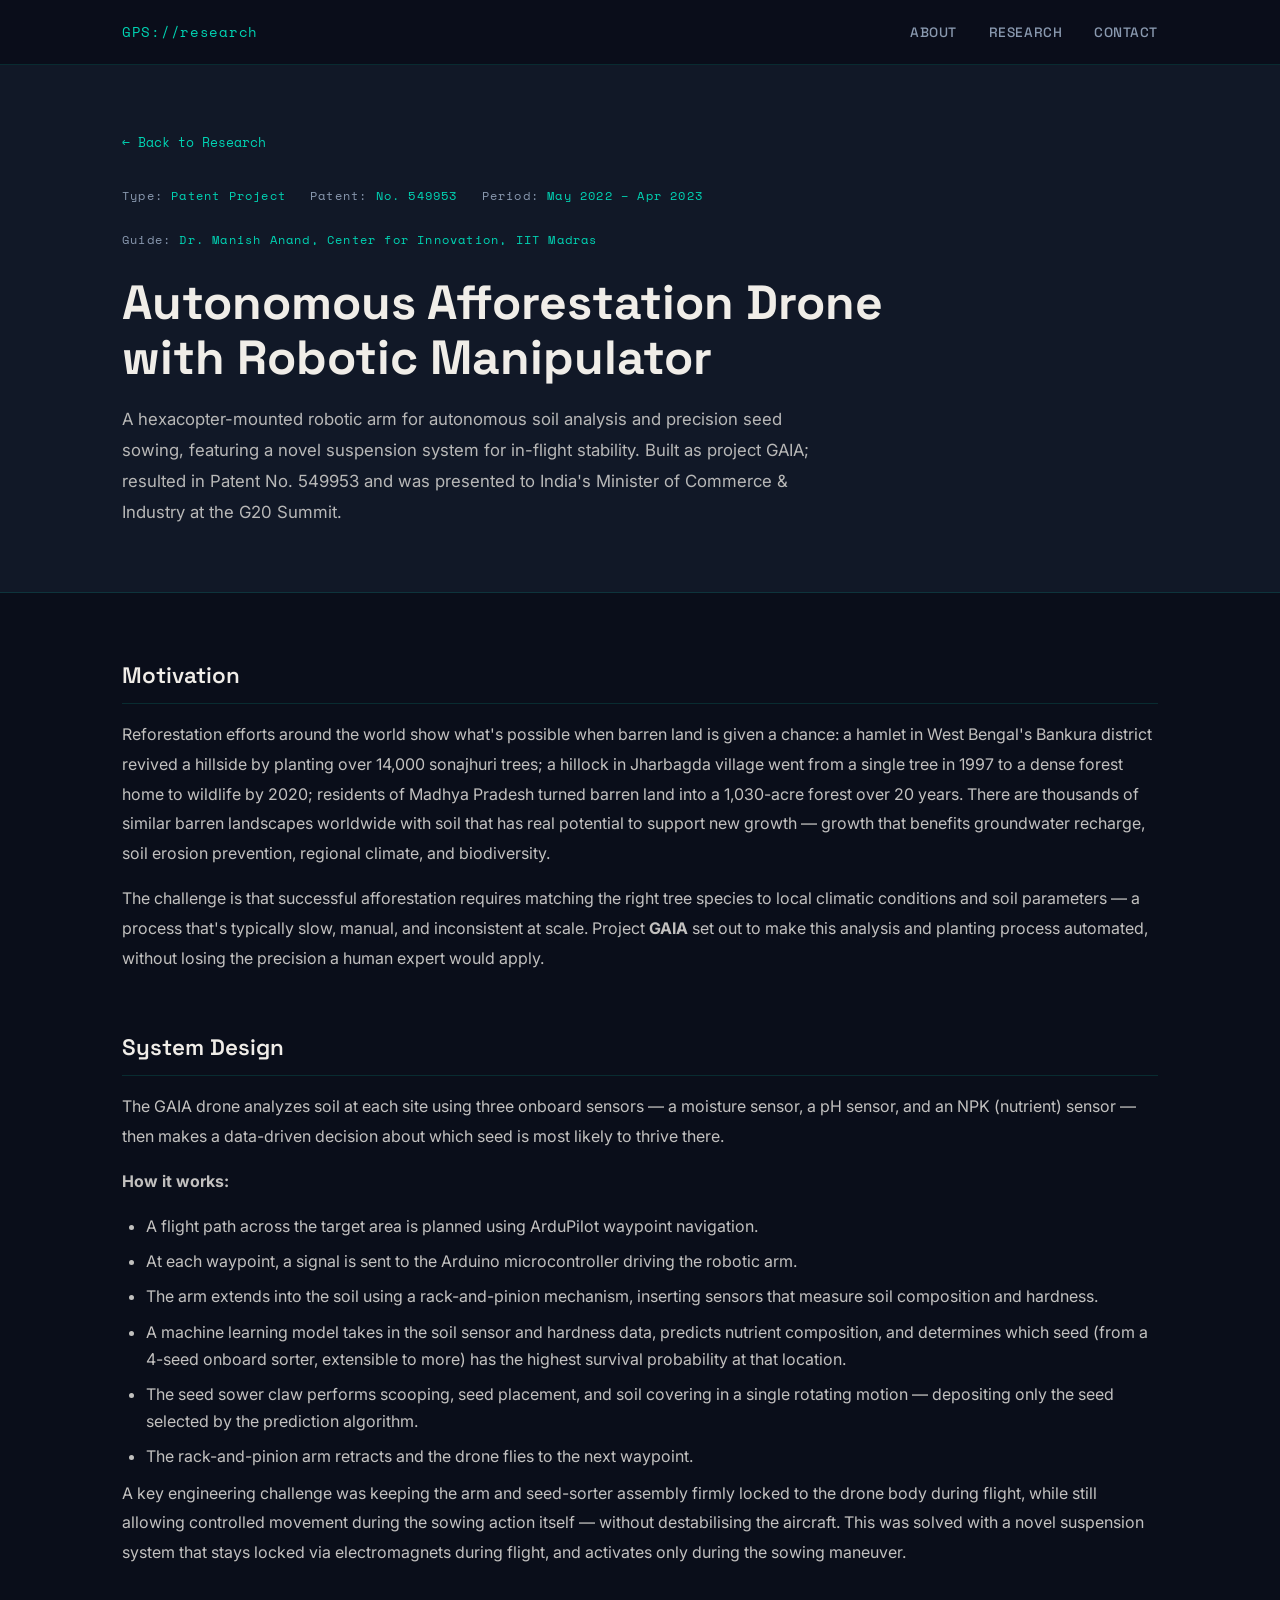
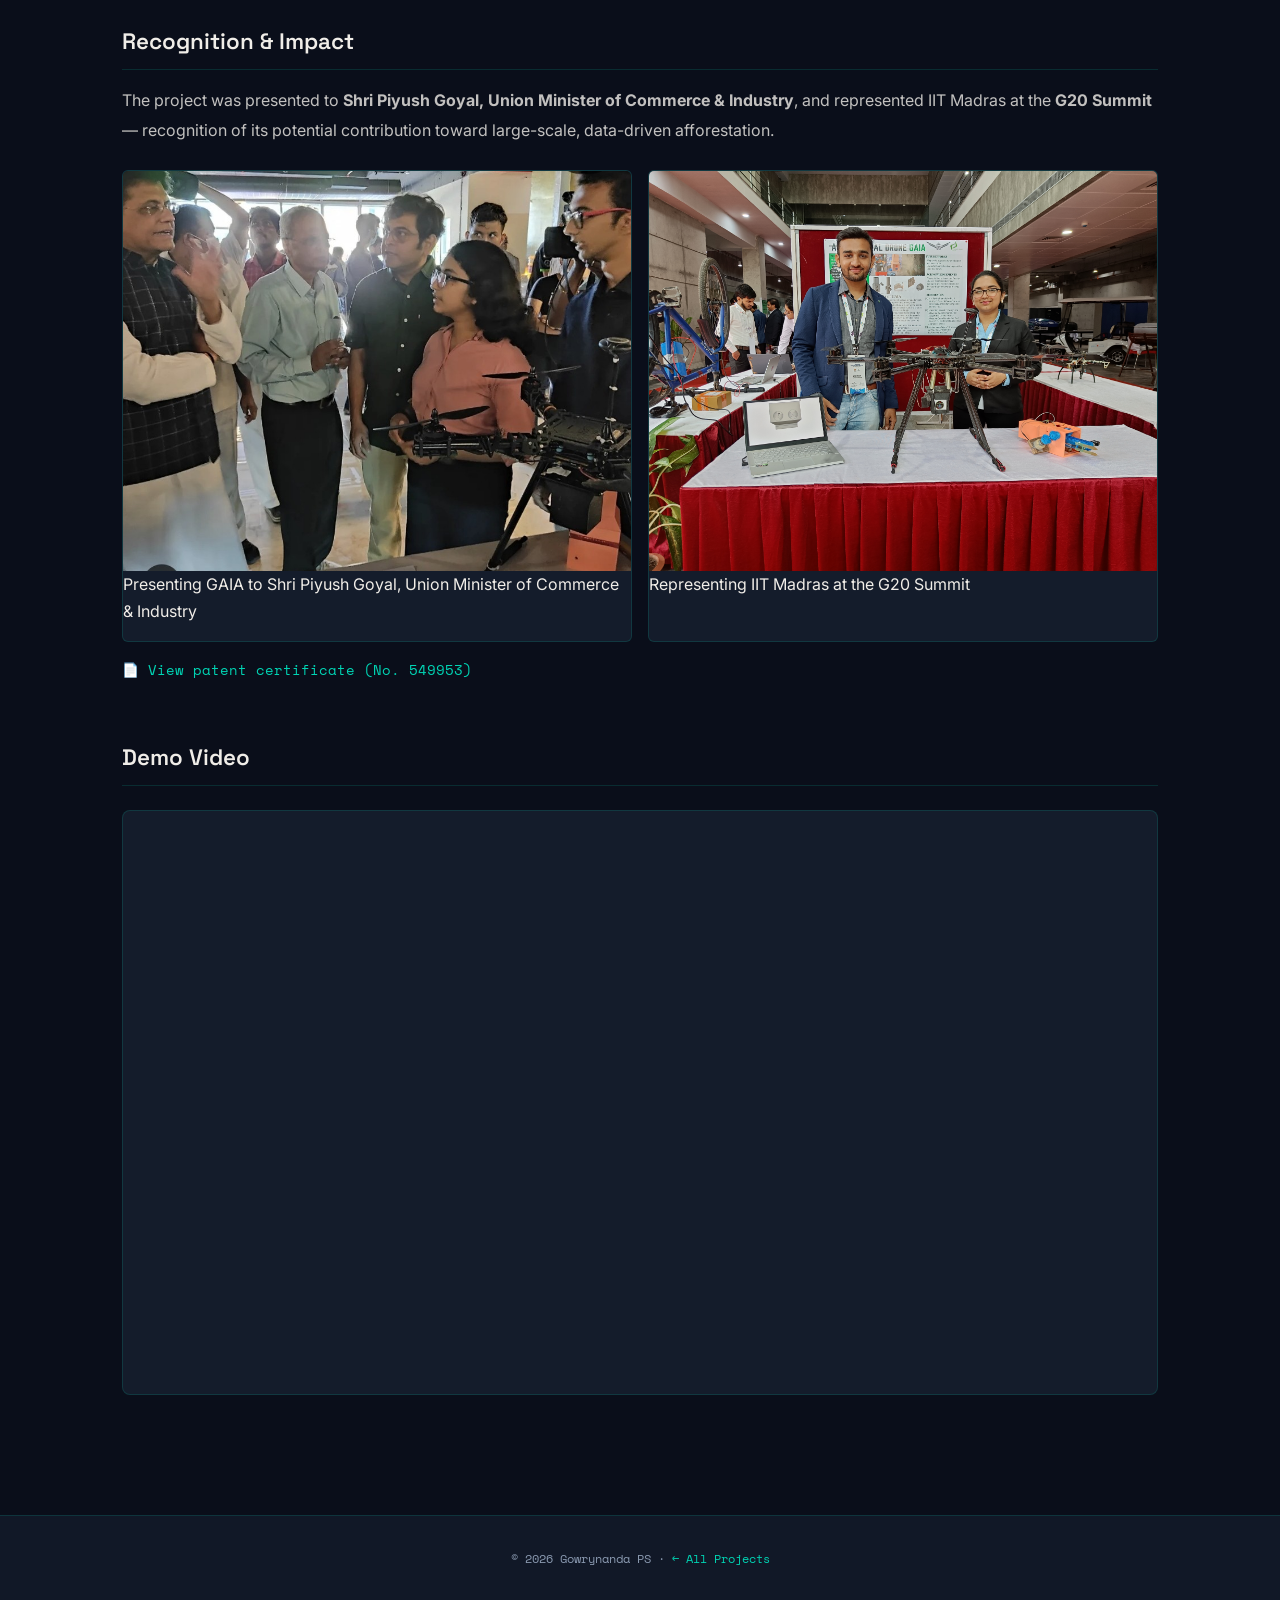
==== commit a1f72c9e: "Update index.html" ====
--- a/projects/afforestation-drone/index.html
+++ b/projects/afforestation-drone/index.html
@@ -99,6 +99,9 @@
           <p class="media-caption">Representing IIT Madras at the G20 Summit</p>
         </div>
       </div>
+      <p style="margin-top: 1rem; font-family: var(--font-mono); font-size: 0.85rem; color: var(--teal);">
+  📄 <a href="../../assets/Patent_certificate.pdf" target="_blank">View patent certificate (No. 549953)</a>
+</p>
     </div>
     <div class="content-block">
       <h2>Demo Video</h2>
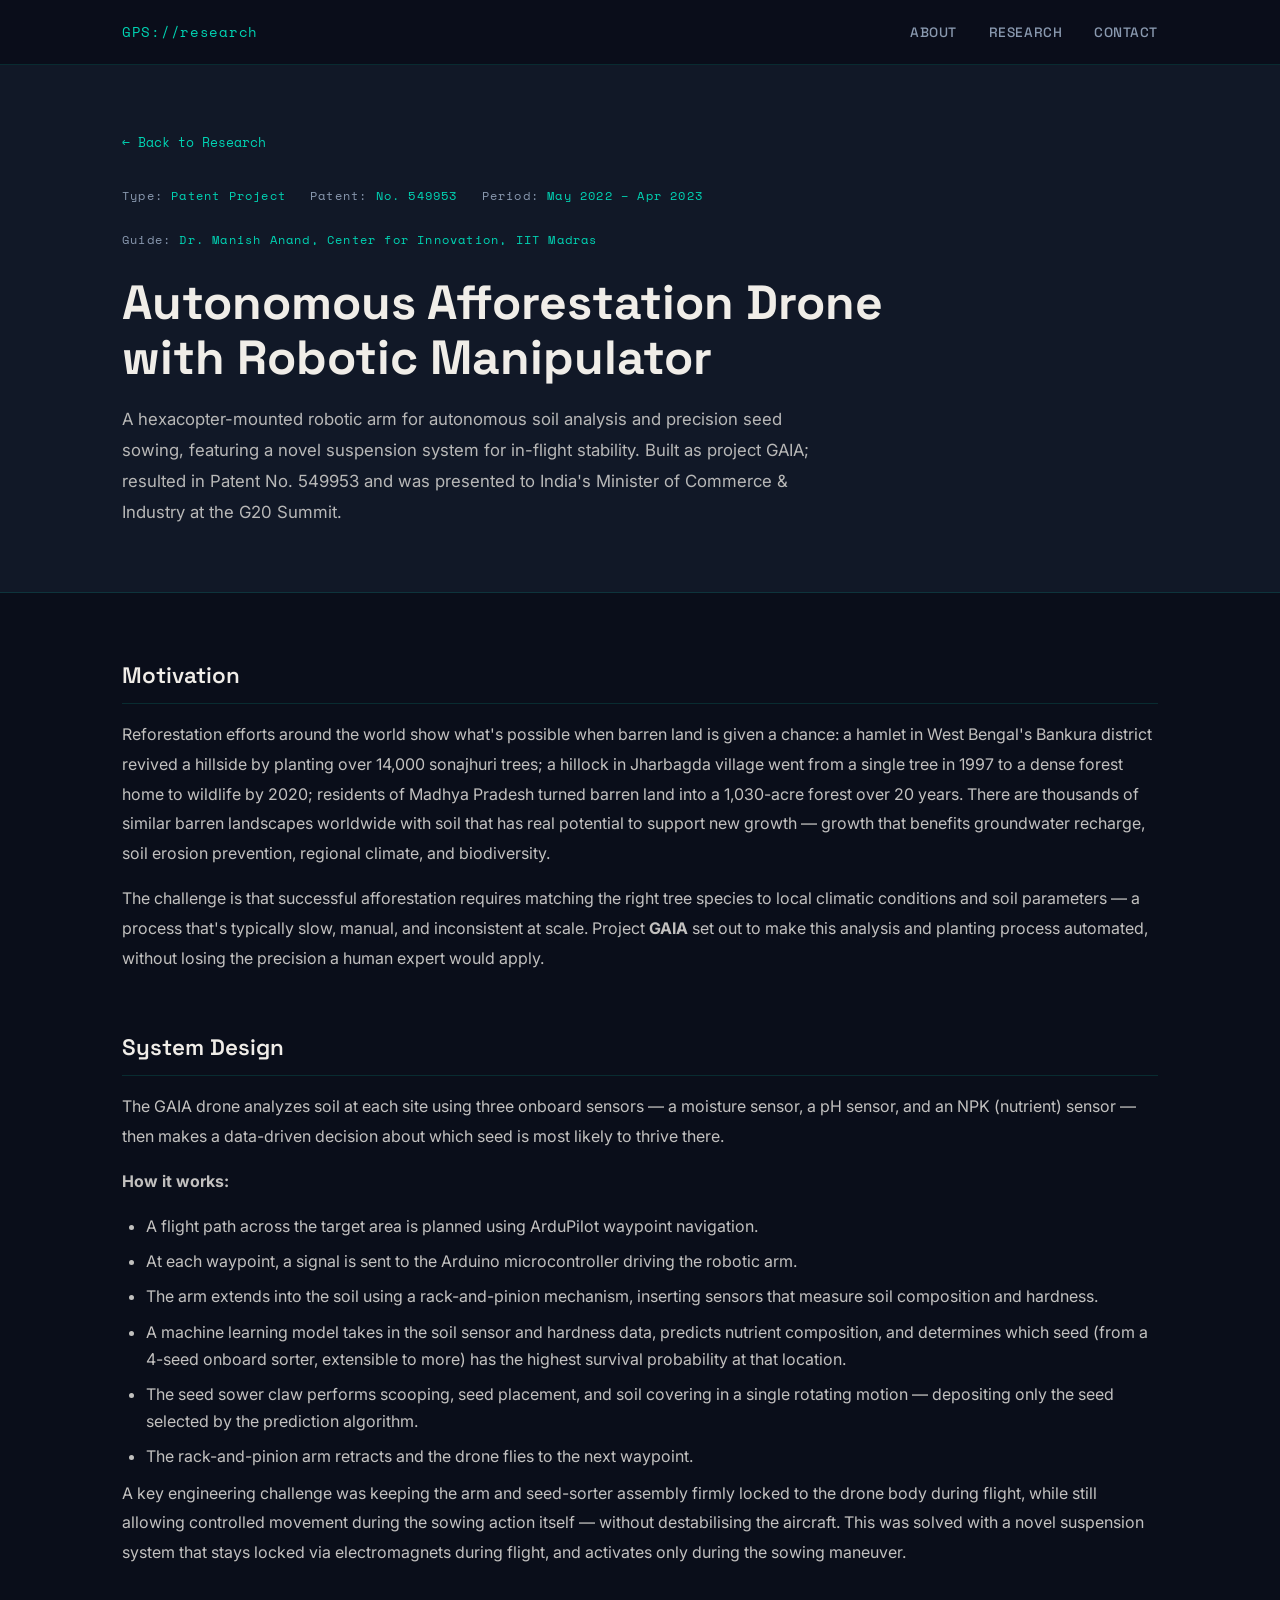
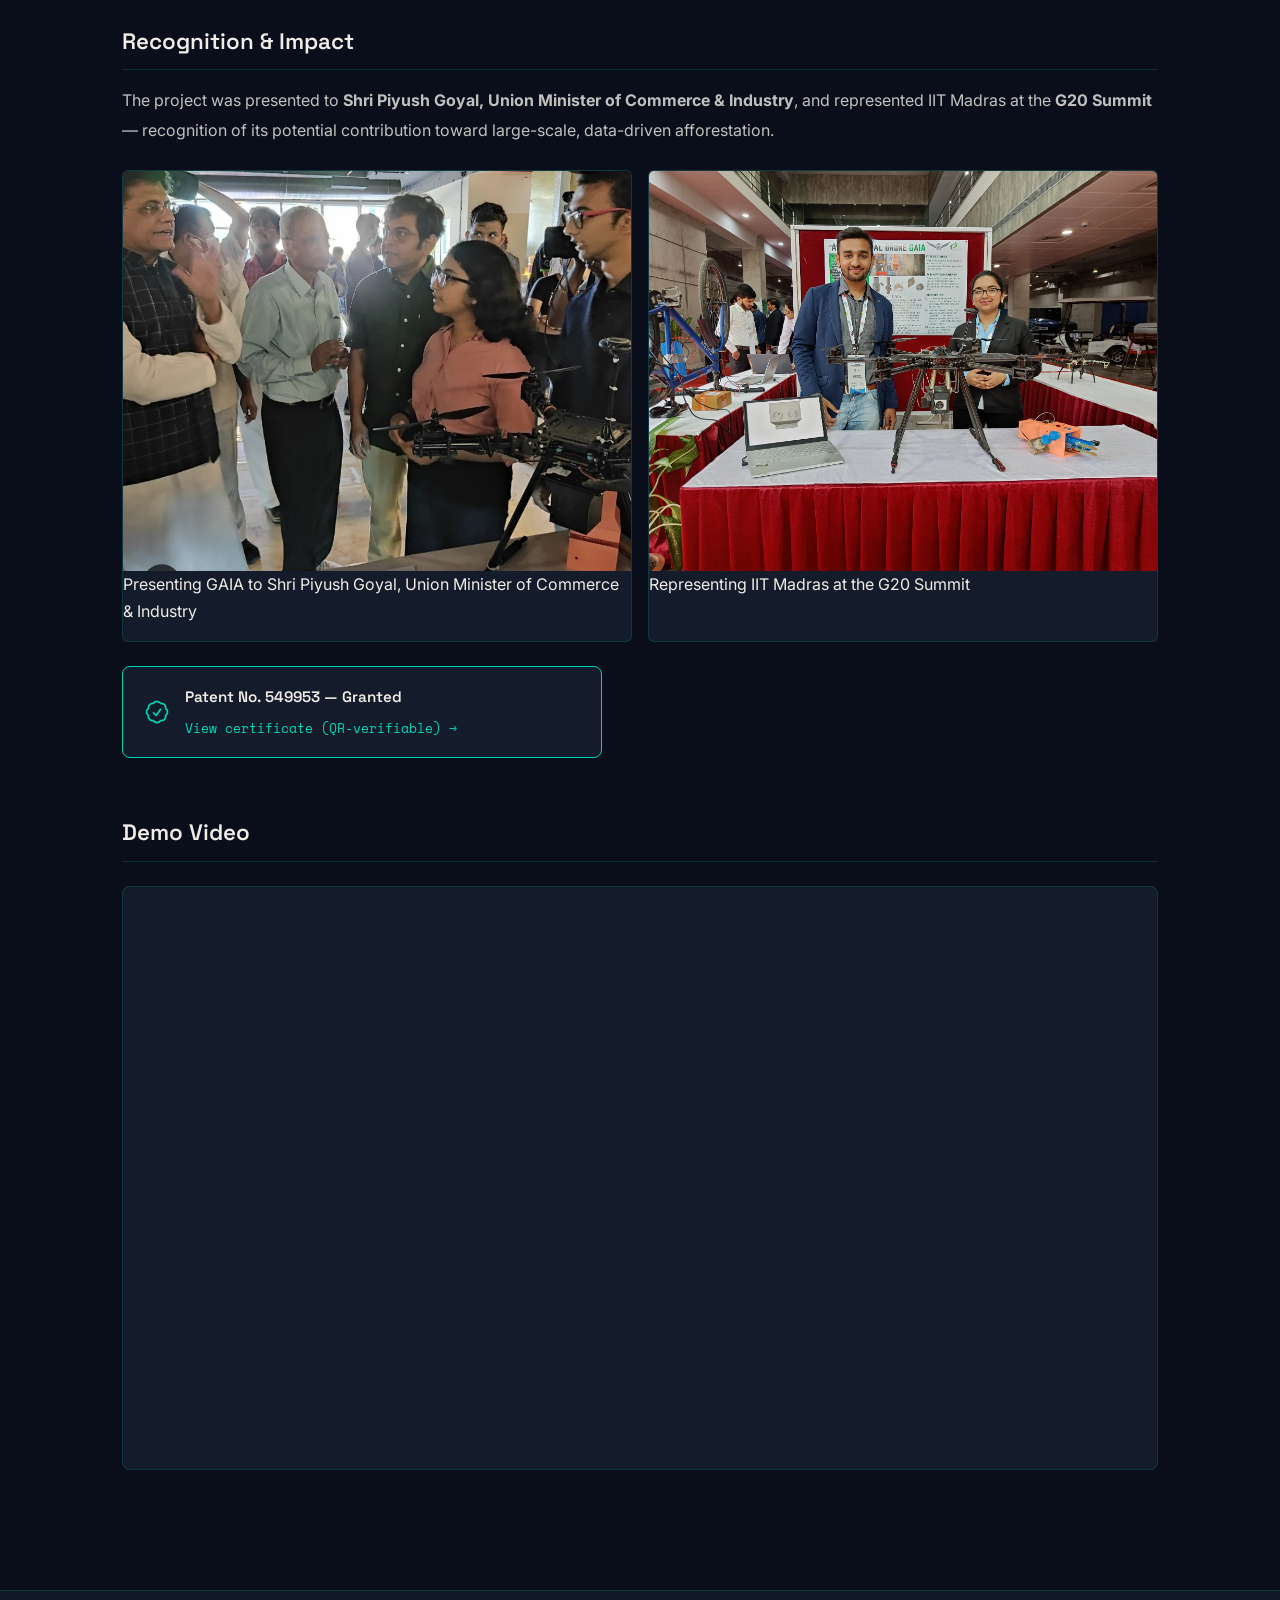
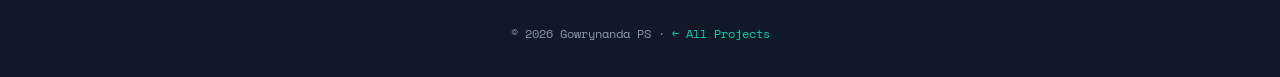
==== commit 76fec84b: "Replace patent link with styled certificate section" ====
--- a/projects/afforestation-drone/index.html
+++ b/projects/afforestation-drone/index.html
@@ -99,9 +99,19 @@
           <p class="media-caption">Representing IIT Madras at the G20 Summit</p>
         </div>
       </div>
-      <p style="margin-top: 1rem; font-family: var(--font-mono); font-size: 0.85rem; color: var(--teal);">
-  📄 <a href="../../assets/Patent_certificate.pdf" target="_blank">View patent certificate (No. 549953)</a>
-</p>
+      <div style="margin-top: 1.5rem; padding: 1rem 1.25rem; background: var(--card-bg); border: 1px solid var(--teal); border-radius: 8px; display: flex; align-items: center; gap: 0.85rem; max-width: 480px;">
+  <svg width="28" height="28" fill="none" stroke="var(--teal)" stroke-width="1.5" viewBox="0 0 24 24" style="flex-shrink: 0;">
+    <path stroke-linecap="round" stroke-linejoin="round" d="M9 12.75L11.25 15 15 9.75M21 12c0 1.268-.63 2.39-1.593 3.068a3.745 3.745 0 01-1.043 3.296 3.745 3.745 0 01-3.296 1.043A3.745 3.745 0 0112 21c-1.268 0-2.39-.63-3.068-1.593a3.746 3.746 0 01-3.296-1.043 3.745 3.745 0 01-1.043-3.296A3.745 3.745 0 013 12c0-1.268.63-2.39 1.593-3.068a3.745 3.745 0 011.043-3.296 3.746 3.746 0 013.296-1.043A3.746 3.746 0 0112 3c1.268 0 2.39.63 3.068 1.593a3.746 3.746 0 013.296 1.043 3.746 3.746 0 011.043 3.296A3.745 3.745 0 0121 12z" />
+  </svg>
+  <div>
+    <p style="font-family: var(--font-display); font-weight: 600; color: var(--warm-white); font-size: 0.95rem; margin-bottom: 0.2rem;">
+      Patent No. 549953 — Granted
+    </p>
+    <a href="../../assets/Patent_Certificate.pdf" target="_blank" style="font-family: var(--font-mono); font-size: 0.8rem;">
+      View certificate (QR-verifiable) →
+    </a>
+  </div>
+</div>
     </div>
     <div class="content-block">
       <h2>Demo Video</h2>
